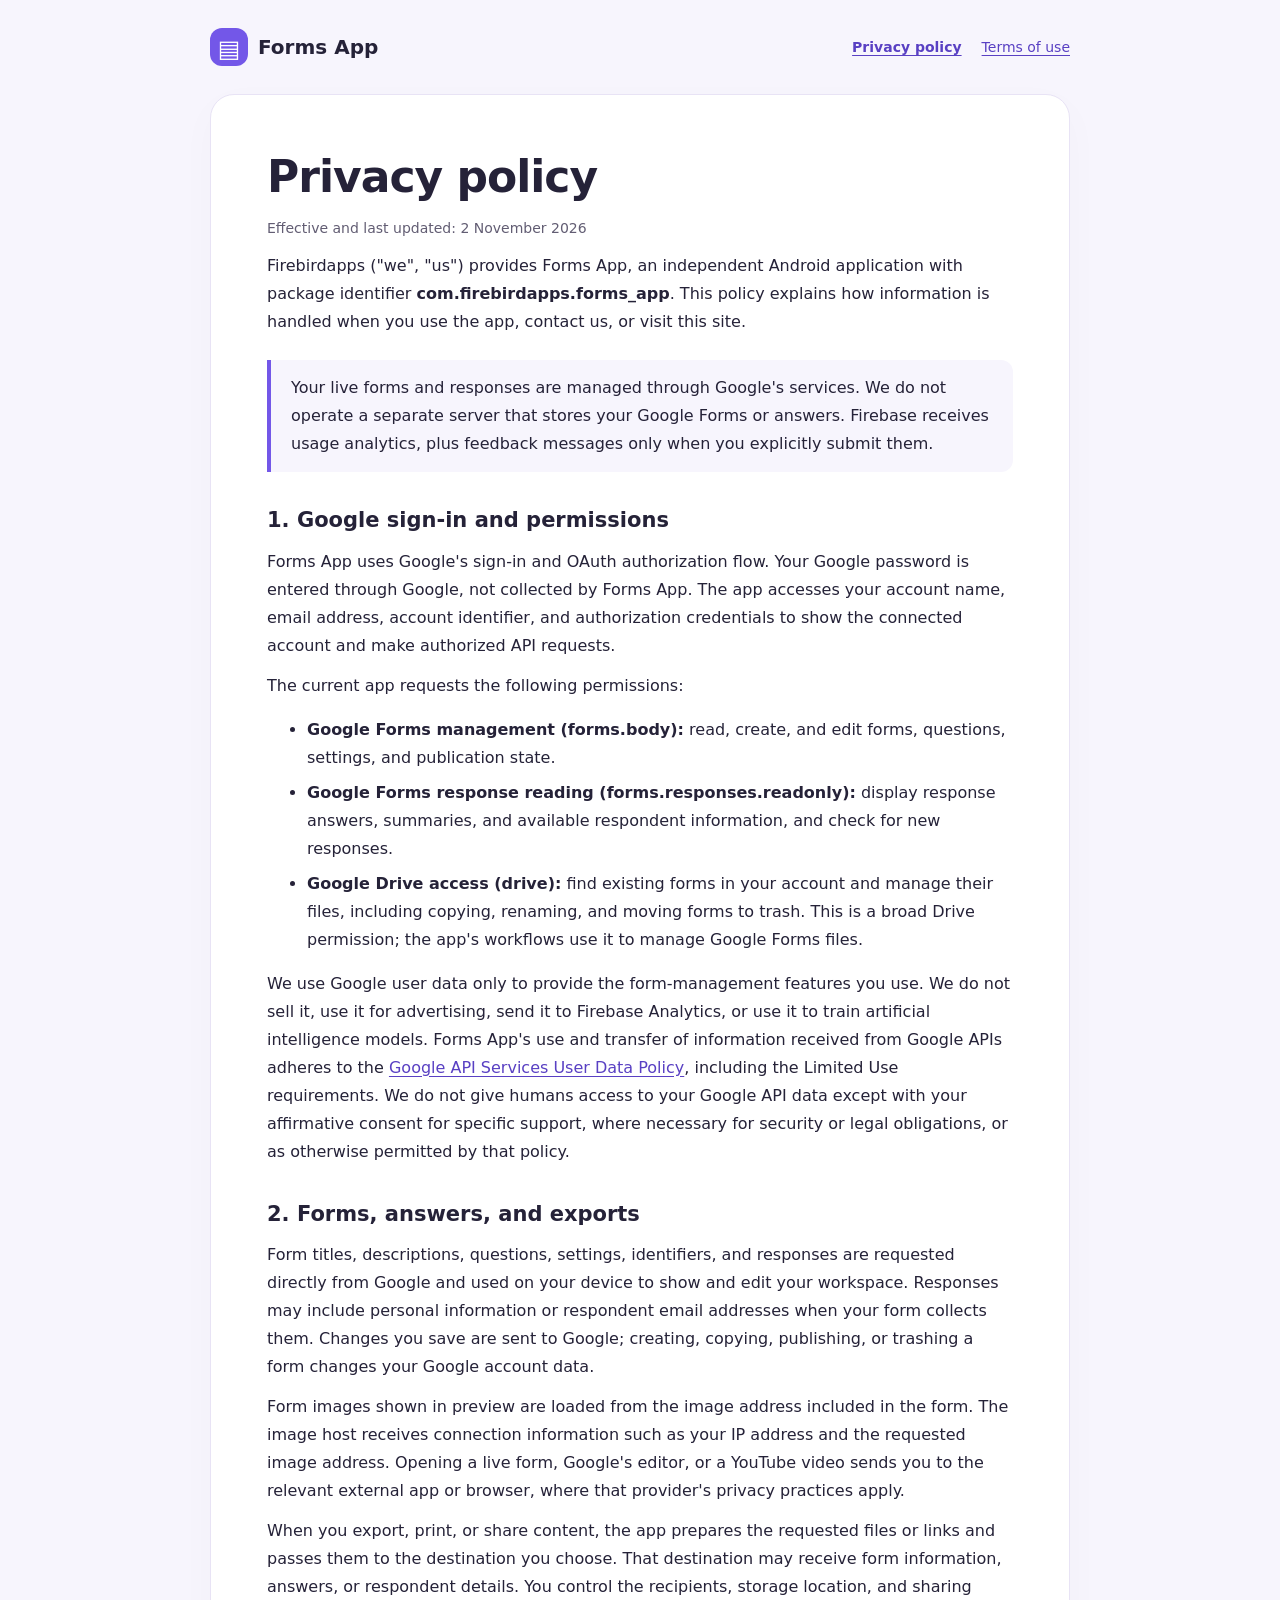
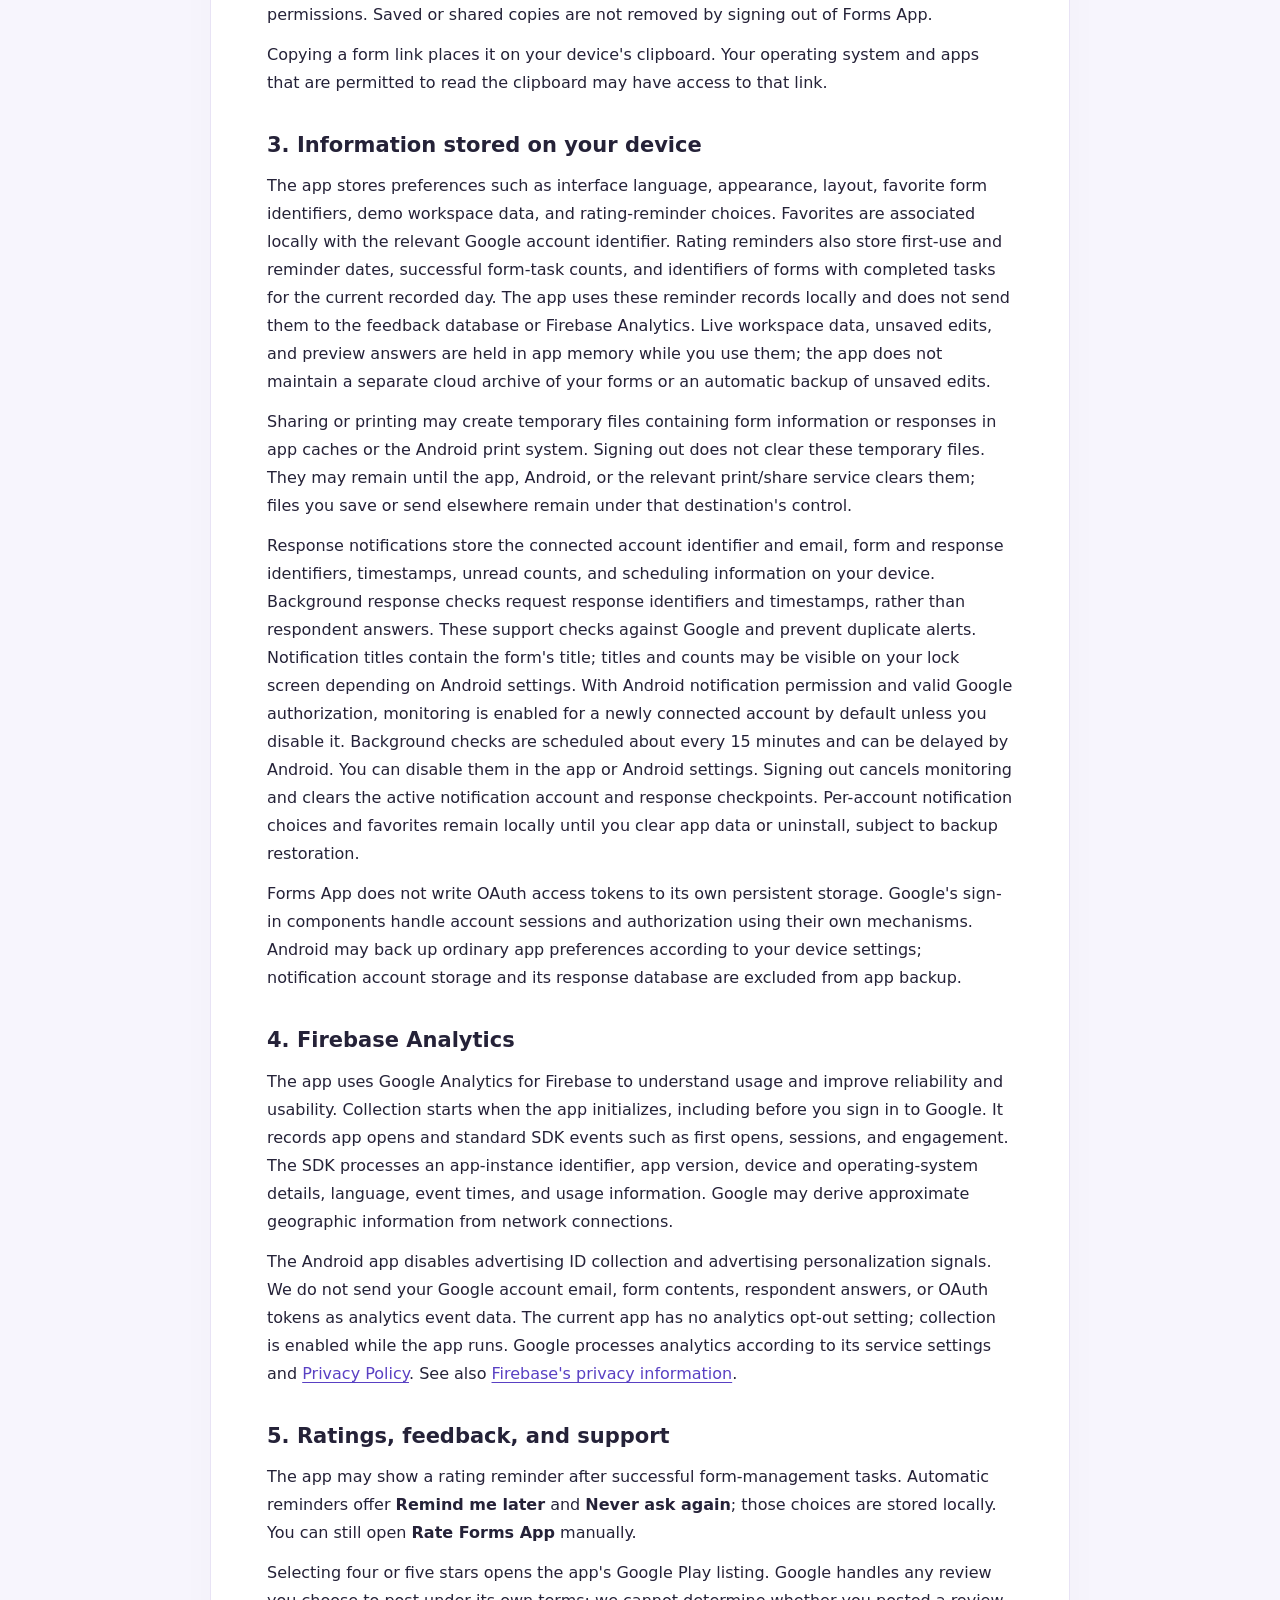
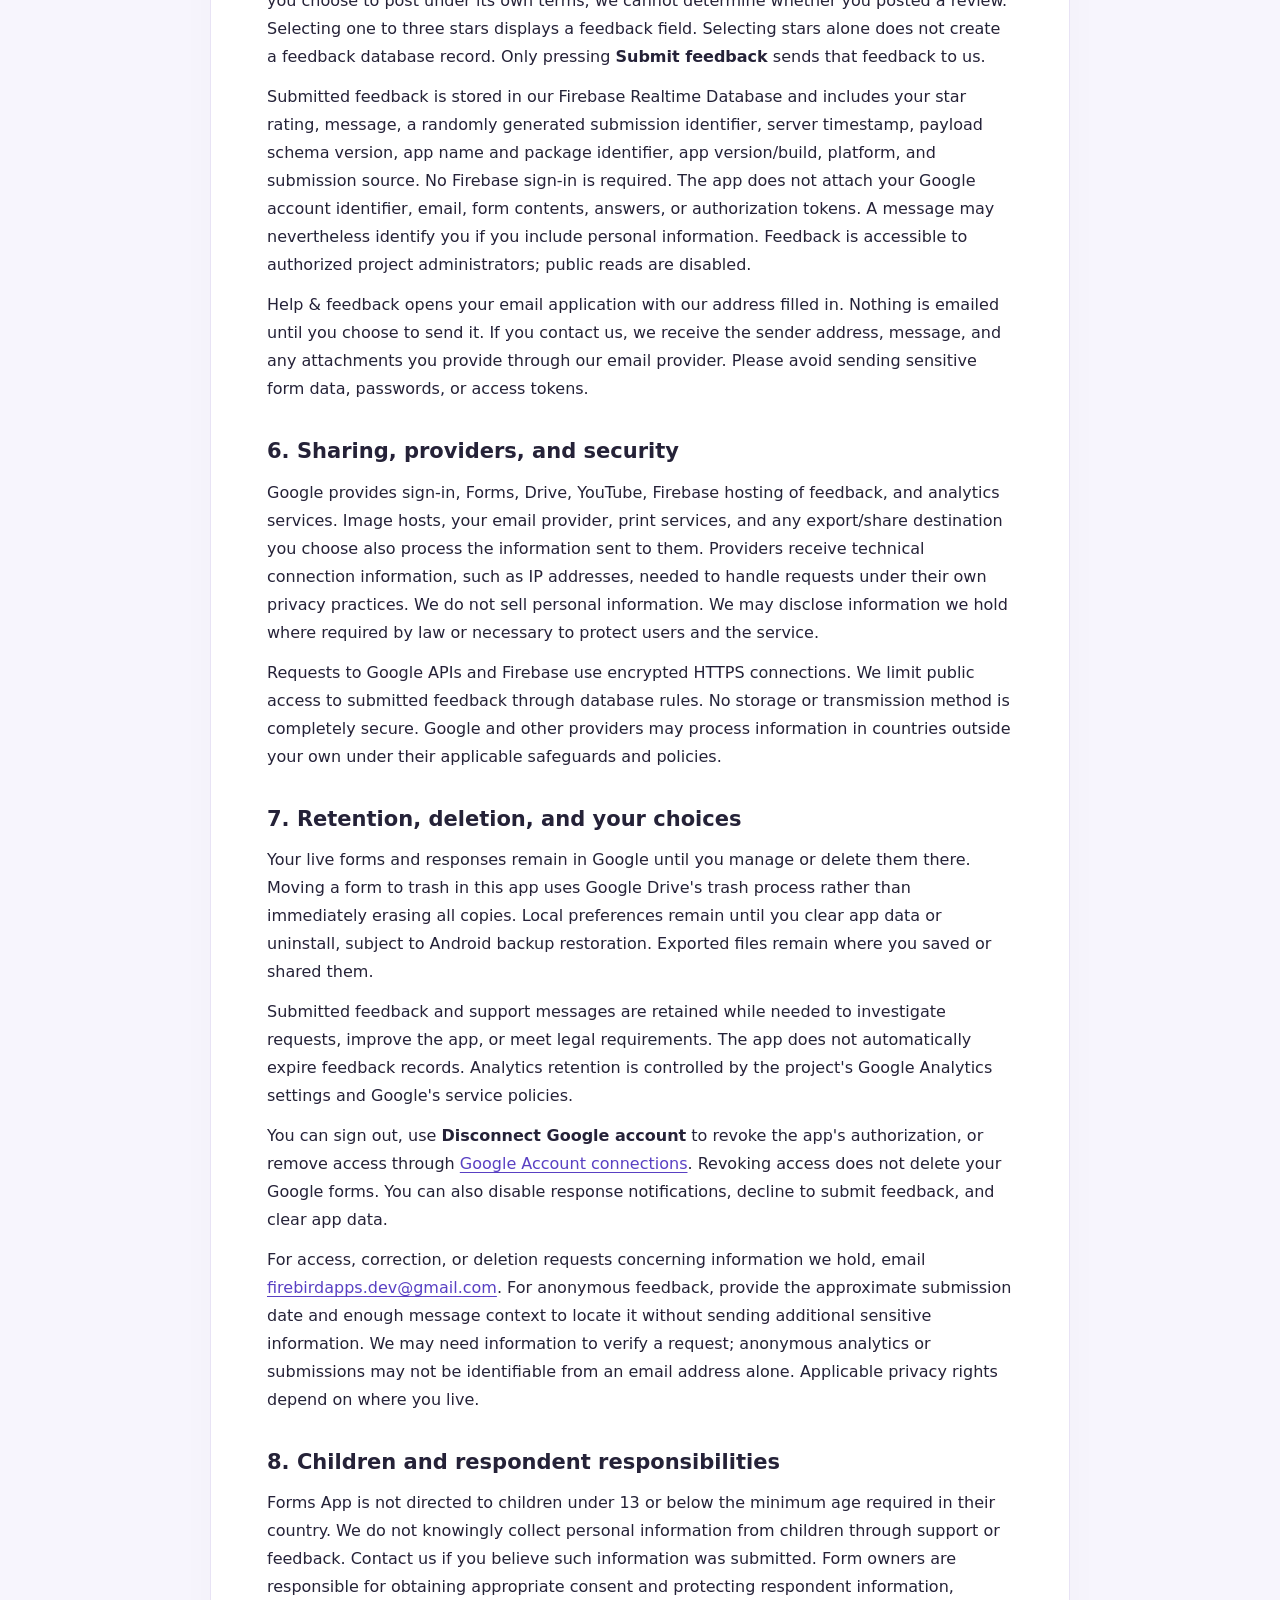
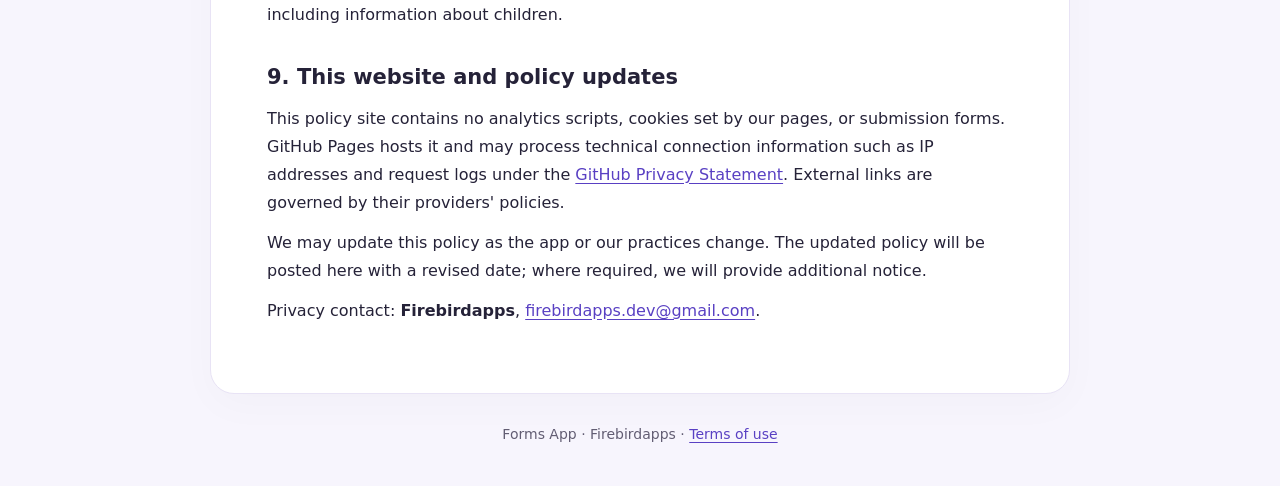
==== privacy-policy.html @ a2d661ec "Add files via upload" ====
<!doctype html>
<html lang="en">
<head>
  <meta charset="utf-8">
  <meta name="viewport" content="width=device-width, initial-scale=1">
  <meta name="description" content="How Forms App handles Google account and Forms data, local storage, Firebase Analytics, and voluntary feedback.">
  <title>Privacy policy · Forms App</title>
  <link rel="stylesheet" href="styles.css">
</head>
<body>
  <a class="skip" href="#main">Skip to content</a>
  <header>
    <a class="brand" href="index.html"><span class="mark" aria-hidden="true">▤</span>Forms App</a>
    <nav aria-label="Main navigation"><a href="privacy-policy.html" aria-current="page">Privacy policy</a><a href="terms-of-use.html">Terms of use</a></nav>
  </header>
  <main id="main">
    <h1>Privacy policy</h1>
    <p class="meta">Effective and last updated: 2 November 2026</p>
    <p>Firebirdapps ("we", "us") provides Forms App, an independent Android application with package identifier <strong>com.firebirdapps.forms_app</strong>. This policy explains how information is handled when you use the app, contact us, or visit this site.</p>
    <div class="summary">Your live forms and responses are managed through Google's services. We do not operate a separate server that stores your Google Forms or answers. Firebase receives usage analytics, plus feedback messages only when you explicitly submit them.</div>

    <h2>1. Google sign-in and permissions</h2>
    <p>Forms App uses Google's sign-in and OAuth authorization flow. Your Google password is entered through Google, not collected by Forms App. The app accesses your account name, email address, account identifier, and authorization credentials to show the connected account and make authorized API requests.</p>
    <p>The current app requests the following permissions:</p>
    <ul>
      <li><strong>Google Forms management (forms.body):</strong> read, create, and edit forms, questions, settings, and publication state.</li>
      <li><strong>Google Forms response reading (forms.responses.readonly):</strong> display response answers, summaries, and available respondent information, and check for new responses.</li>
      <li><strong>Google Drive access (drive):</strong> find existing forms in your account and manage their files, including copying, renaming, and moving forms to trash. This is a broad Drive permission; the app's workflows use it to manage Google Forms files.</li>
    </ul>
    <p>We use Google user data only to provide the form-management features you use. We do not sell it, use it for advertising, send it to Firebase Analytics, or use it to train artificial intelligence models. Forms App's use and transfer of information received from Google APIs adheres to the <a href="https://developers.google.com/terms/api-services-user-data-policy">Google API Services User Data Policy</a>, including the Limited Use requirements. We do not give humans access to your Google API data except with your affirmative consent for specific support, where necessary for security or legal obligations, or as otherwise permitted by that policy.</p>

    <h2>2. Forms, answers, and exports</h2>
    <p>Form titles, descriptions, questions, settings, identifiers, and responses are requested directly from Google and used on your device to show and edit your workspace. Responses may include personal information or respondent email addresses when your form collects them. Changes you save are sent to Google; creating, copying, publishing, or trashing a form changes your Google account data.</p>
    <p>Form images shown in preview are loaded from the image address included in the form. The image host receives connection information such as your IP address and the requested image address. Opening a live form, Google's editor, or a YouTube video sends you to the relevant external app or browser, where that provider's privacy practices apply.</p>
    <p>When you export, print, or share content, the app prepares the requested files or links and passes them to the destination you choose. That destination may receive form information, answers, or respondent details. You control the recipients, storage location, and sharing permissions. Saved or shared copies are not removed by signing out of Forms App.</p>
    <p>Copying a form link places it on your device's clipboard. Your operating system and apps that are permitted to read the clipboard may have access to that link.</p>

    <h2>3. Information stored on your device</h2>
    <p>The app stores preferences such as interface language, appearance, layout, favorite form identifiers, demo workspace data, and rating-reminder choices. Favorites are associated locally with the relevant Google account identifier. Rating reminders also store first-use and reminder dates, successful form-task counts, and identifiers of forms with completed tasks for the current recorded day. The app uses these reminder records locally and does not send them to the feedback database or Firebase Analytics. Live workspace data, unsaved edits, and preview answers are held in app memory while you use them; the app does not maintain a separate cloud archive of your forms or an automatic backup of unsaved edits.</p>
    <p>Sharing or printing may create temporary files containing form information or responses in app caches or the Android print system. Signing out does not clear these temporary files. They may remain until the app, Android, or the relevant print/share service clears them; files you save or send elsewhere remain under that destination's control.</p>
    <p>Response notifications store the connected account identifier and email, form and response identifiers, timestamps, unread counts, and scheduling information on your device. Background response checks request response identifiers and timestamps, rather than respondent answers. These support checks against Google and prevent duplicate alerts. Notification titles contain the form's title; titles and counts may be visible on your lock screen depending on Android settings. With Android notification permission and valid Google authorization, monitoring is enabled for a newly connected account by default unless you disable it. Background checks are scheduled about every 15 minutes and can be delayed by Android. You can disable them in the app or Android settings. Signing out cancels monitoring and clears the active notification account and response checkpoints. Per-account notification choices and favorites remain locally until you clear app data or uninstall, subject to backup restoration.</p>
    <p>Forms App does not write OAuth access tokens to its own persistent storage. Google's sign-in components handle account sessions and authorization using their own mechanisms. Android may back up ordinary app preferences according to your device settings; notification account storage and its response database are excluded from app backup.</p>

    <h2>4. Firebase Analytics</h2>
    <p>The app uses Google Analytics for Firebase to understand usage and improve reliability and usability. Collection starts when the app initializes, including before you sign in to Google. It records app opens and standard SDK events such as first opens, sessions, and engagement. The SDK processes an app-instance identifier, app version, device and operating-system details, language, event times, and usage information. Google may derive approximate geographic information from network connections.</p>
    <p>The Android app disables advertising ID collection and advertising personalization signals. We do not send your Google account email, form contents, respondent answers, or OAuth tokens as analytics event data. The current app has no analytics opt-out setting; collection is enabled while the app runs. Google processes analytics according to its service settings and <a href="https://policies.google.com/privacy">Privacy Policy</a>. See also <a href="https://firebase.google.com/support/privacy">Firebase's privacy information</a>.</p>

    <h2>5. Ratings, feedback, and support</h2>
    <p>The app may show a rating reminder after successful form-management tasks. Automatic reminders offer <strong>Remind me later</strong> and <strong>Never ask again</strong>; those choices are stored locally. You can still open <strong>Rate Forms App</strong> manually.</p>
    <p>Selecting four or five stars opens the app's Google Play listing. Google handles any review you choose to post under its own terms; we cannot determine whether you posted a review. Selecting one to three stars displays a feedback field. Selecting stars alone does not create a feedback database record. Only pressing <strong>Submit feedback</strong> sends that feedback to us.</p>
    <p>Submitted feedback is stored in our Firebase Realtime Database and includes your star rating, message, a randomly generated submission identifier, server timestamp, payload schema version, app name and package identifier, app version/build, platform, and submission source. No Firebase sign-in is required. The app does not attach your Google account identifier, email, form contents, answers, or authorization tokens. A message may nevertheless identify you if you include personal information. Feedback is accessible to authorized project administrators; public reads are disabled.</p>
    <p>Help &amp; feedback opens your email application with our address filled in. Nothing is emailed until you choose to send it. If you contact us, we receive the sender address, message, and any attachments you provide through our email provider. Please avoid sending sensitive form data, passwords, or access tokens.</p>

    <h2>6. Sharing, providers, and security</h2>
    <p>Google provides sign-in, Forms, Drive, YouTube, Firebase hosting of feedback, and analytics services. Image hosts, your email provider, print services, and any export/share destination you choose also process the information sent to them. Providers receive technical connection information, such as IP addresses, needed to handle requests under their own privacy practices. We do not sell personal information. We may disclose information we hold where required by law or necessary to protect users and the service.</p>
    <p>Requests to Google APIs and Firebase use encrypted HTTPS connections. We limit public access to submitted feedback through database rules. No storage or transmission method is completely secure. Google and other providers may process information in countries outside your own under their applicable safeguards and policies.</p>

    <h2>7. Retention, deletion, and your choices</h2>
    <p>Your live forms and responses remain in Google until you manage or delete them there. Moving a form to trash in this app uses Google Drive's trash process rather than immediately erasing all copies. Local preferences remain until you clear app data or uninstall, subject to Android backup restoration. Exported files remain where you saved or shared them.</p>
    <p>Submitted feedback and support messages are retained while needed to investigate requests, improve the app, or meet legal requirements. The app does not automatically expire feedback records. Analytics retention is controlled by the project's Google Analytics settings and Google's service policies.</p>
    <p>You can sign out, use <strong>Disconnect Google account</strong> to revoke the app's authorization, or remove access through <a href="https://myaccount.google.com/connections">Google Account connections</a>. Revoking access does not delete your Google forms. You can also disable response notifications, decline to submit feedback, and clear app data.</p>
    <p>For access, correction, or deletion requests concerning information we hold, email <a href="mailto:firebirdapps.dev@gmail.com?subject=Forms%20App%20privacy%20request">firebirdapps.dev@gmail.com</a>. For anonymous feedback, provide the approximate submission date and enough message context to locate it without sending additional sensitive information. We may need information to verify a request; anonymous analytics or submissions may not be identifiable from an email address alone. Applicable privacy rights depend on where you live.</p>

    <h2>8. Children and respondent responsibilities</h2>
    <p>Forms App is not directed to children under 13 or below the minimum age required in their country. We do not knowingly collect personal information from children through support or feedback. Contact us if you believe such information was submitted. Form owners are responsible for obtaining appropriate consent and protecting respondent information, including information about children.</p>

    <h2>9. This website and policy updates</h2>
    <p>This policy site contains no analytics scripts, cookies set by our pages, or submission forms. GitHub Pages hosts it and may process technical connection information such as IP addresses and request logs under the <a href="https://docs.github.com/en/site-policy/privacy-policies/github-general-privacy-statement">GitHub Privacy Statement</a>. External links are governed by their providers' policies.</p>
    <p>We may update this policy as the app or our practices change. The updated policy will be posted here with a revised date; where required, we will provide additional notice.</p>
    <p>Privacy contact: <strong>Firebirdapps</strong>, <a href="mailto:firebirdapps.dev@gmail.com">firebirdapps.dev@gmail.com</a>.</p>
  </main>
  <footer>Forms App · Firebirdapps · <a href="terms-of-use.html">Terms of use</a></footer>
</body>
</html>
---- styles.css ----
:root { color-scheme: light; --ink: #252238; --muted: #625d73; --purple: #7357e8; --paper: #ffffff; --bg: #f7f5fd; }
* { box-sizing: border-box; }
body { margin: 0; background: var(--bg); color: var(--ink); font-family: system-ui, -apple-system, BlinkMacSystemFont, "Segoe UI", sans-serif; line-height: 1.75; }
a { color: #5940c3; text-underline-offset: 3px; overflow-wrap: anywhere; }
a:hover { color: #352181; }
a:focus-visible { outline: 3px solid var(--purple); outline-offset: 5px; border-radius: 2px; }
.skip { position: absolute; top: -100px; left: 16px; padding: 8px 16px; background: white; }
.skip:focus { top: 8px; }
header, main, footer { width: min(100% - 40px, 860px); margin-inline: auto; }
header { padding-block: 28px; display: flex; align-items: center; justify-content: space-between; flex-wrap: wrap; gap: 16px; }
.brand { display: inline-flex; align-items: center; gap: 10px; color: var(--ink); font-size: 20px; font-weight: 800; text-decoration: none; }
.mark { display: grid; place-items: center; width: 38px; height: 38px; background: var(--purple); color: white; border-radius: 12px; font-size: 24px; }
nav { display: flex; gap: 20px; flex-wrap: wrap; font-size: 14px; }
nav a[aria-current="page"] { font-weight: 700; }
main { background: var(--paper); padding: clamp(24px, 5vw, 56px); border: 1px solid #e8e3f5; border-radius: 24px; box-shadow: 0 12px 40px #29203e06; }
h1 { font-size: clamp(30px, 6vw, 44px); letter-spacing: -1px; line-height: 1.2; margin: 0 0 12px; }
h2 { font-size: 21px; line-height: 1.4; margin: 34px 0 10px; scroll-margin-top: 24px; }
p { margin: 12px 0; }
li { margin-block: 7px; }
.meta, footer { color: var(--muted); font-size: 14px; }
.summary { background: var(--bg); border-left: 4px solid var(--purple); padding: 14px 20px; margin-block: 24px; border-radius: 0 12px 12px 0; }
.cards { display: grid; grid-template-columns: repeat(auto-fit, minmax(min(100%, 240px), 1fr)); gap: 16px; margin-block: 28px; }
.card { display: block; padding: 24px; border: 1px solid #e8e3f5; border-radius: 16px; text-decoration: none; color: var(--ink); }
.card:hover { background: var(--bg); }
.card strong { font-size: 19px; color: #5940c3; }
.card span { display: block; margin-top: 8px; color: var(--muted); }
footer { padding-block: 28px 40px; text-align: center; }
@media (max-width: 420px) { header, main, footer { width: calc(100% - 24px); } nav { gap: 14px; } }
@media print { body, main { background: white; } header, footer, .skip { display: none; } main { width: 100%; border: 0; box-shadow: none; padding: 0; } }
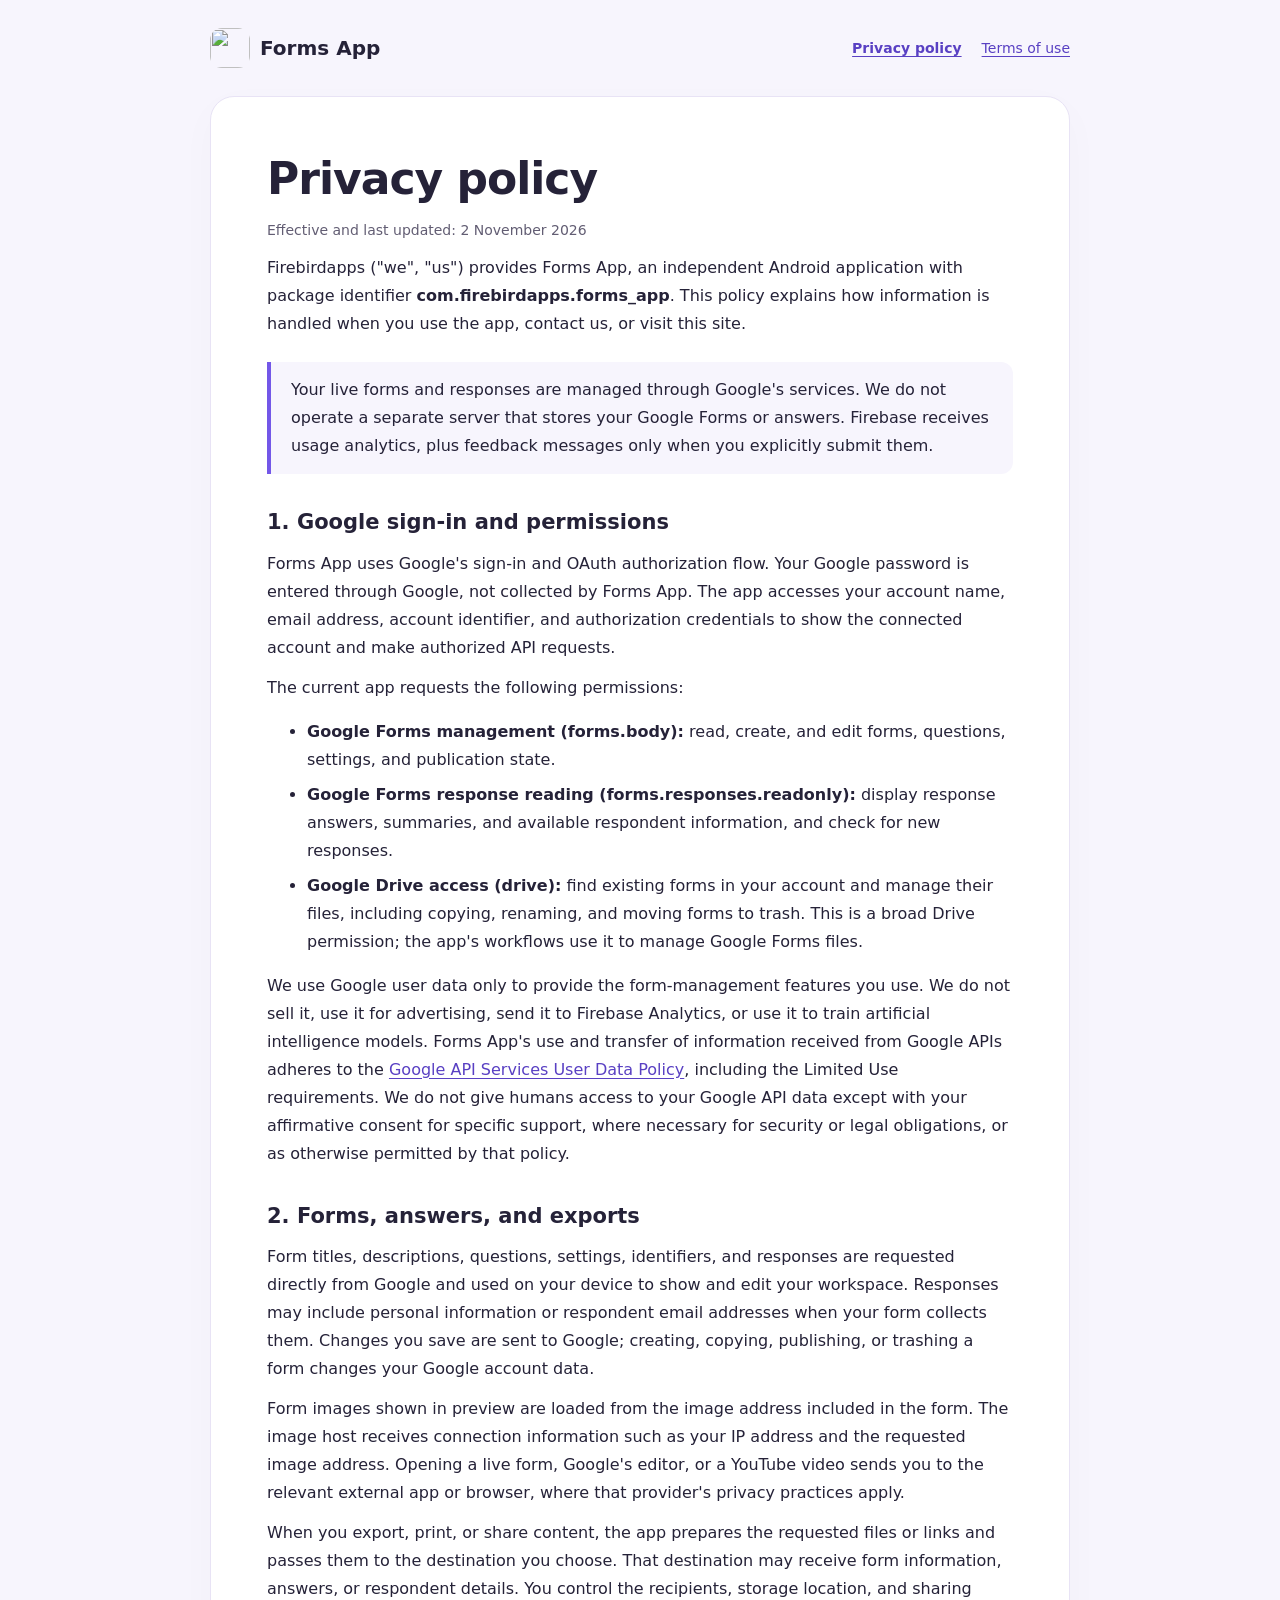
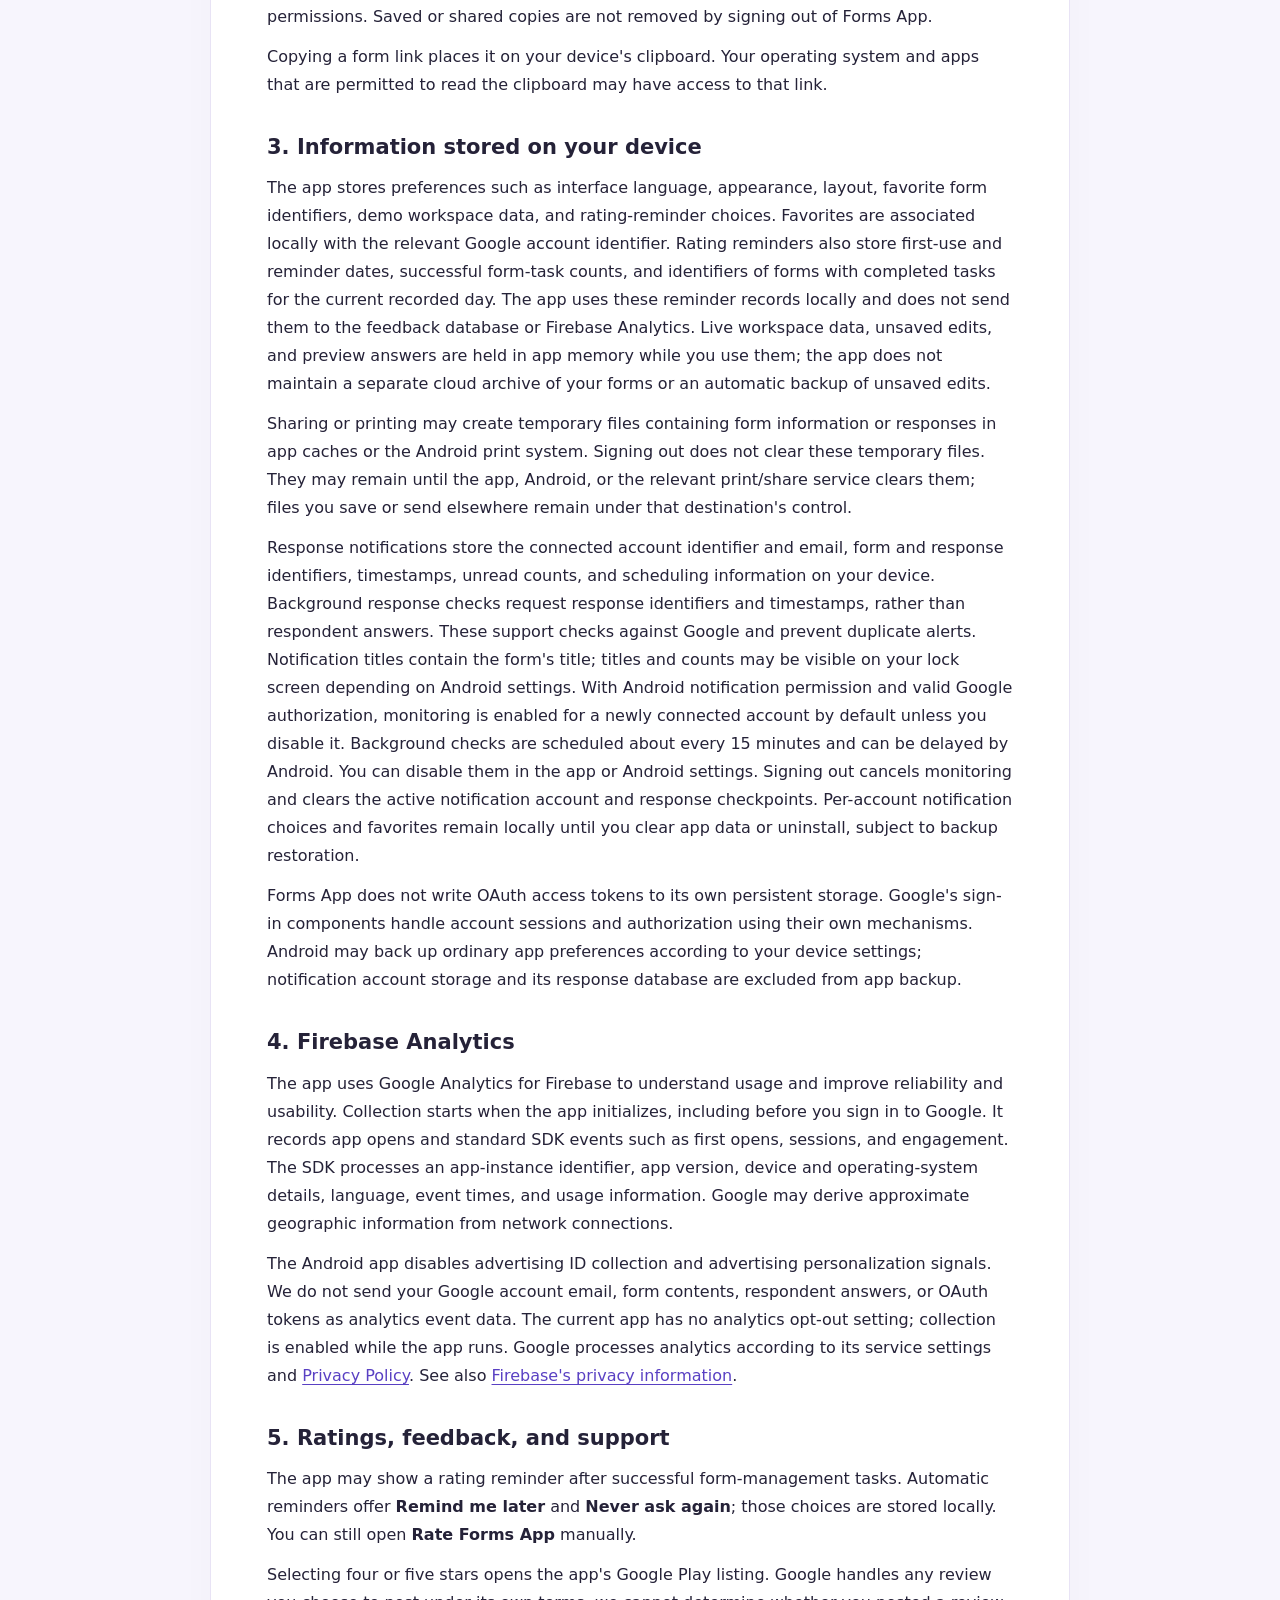
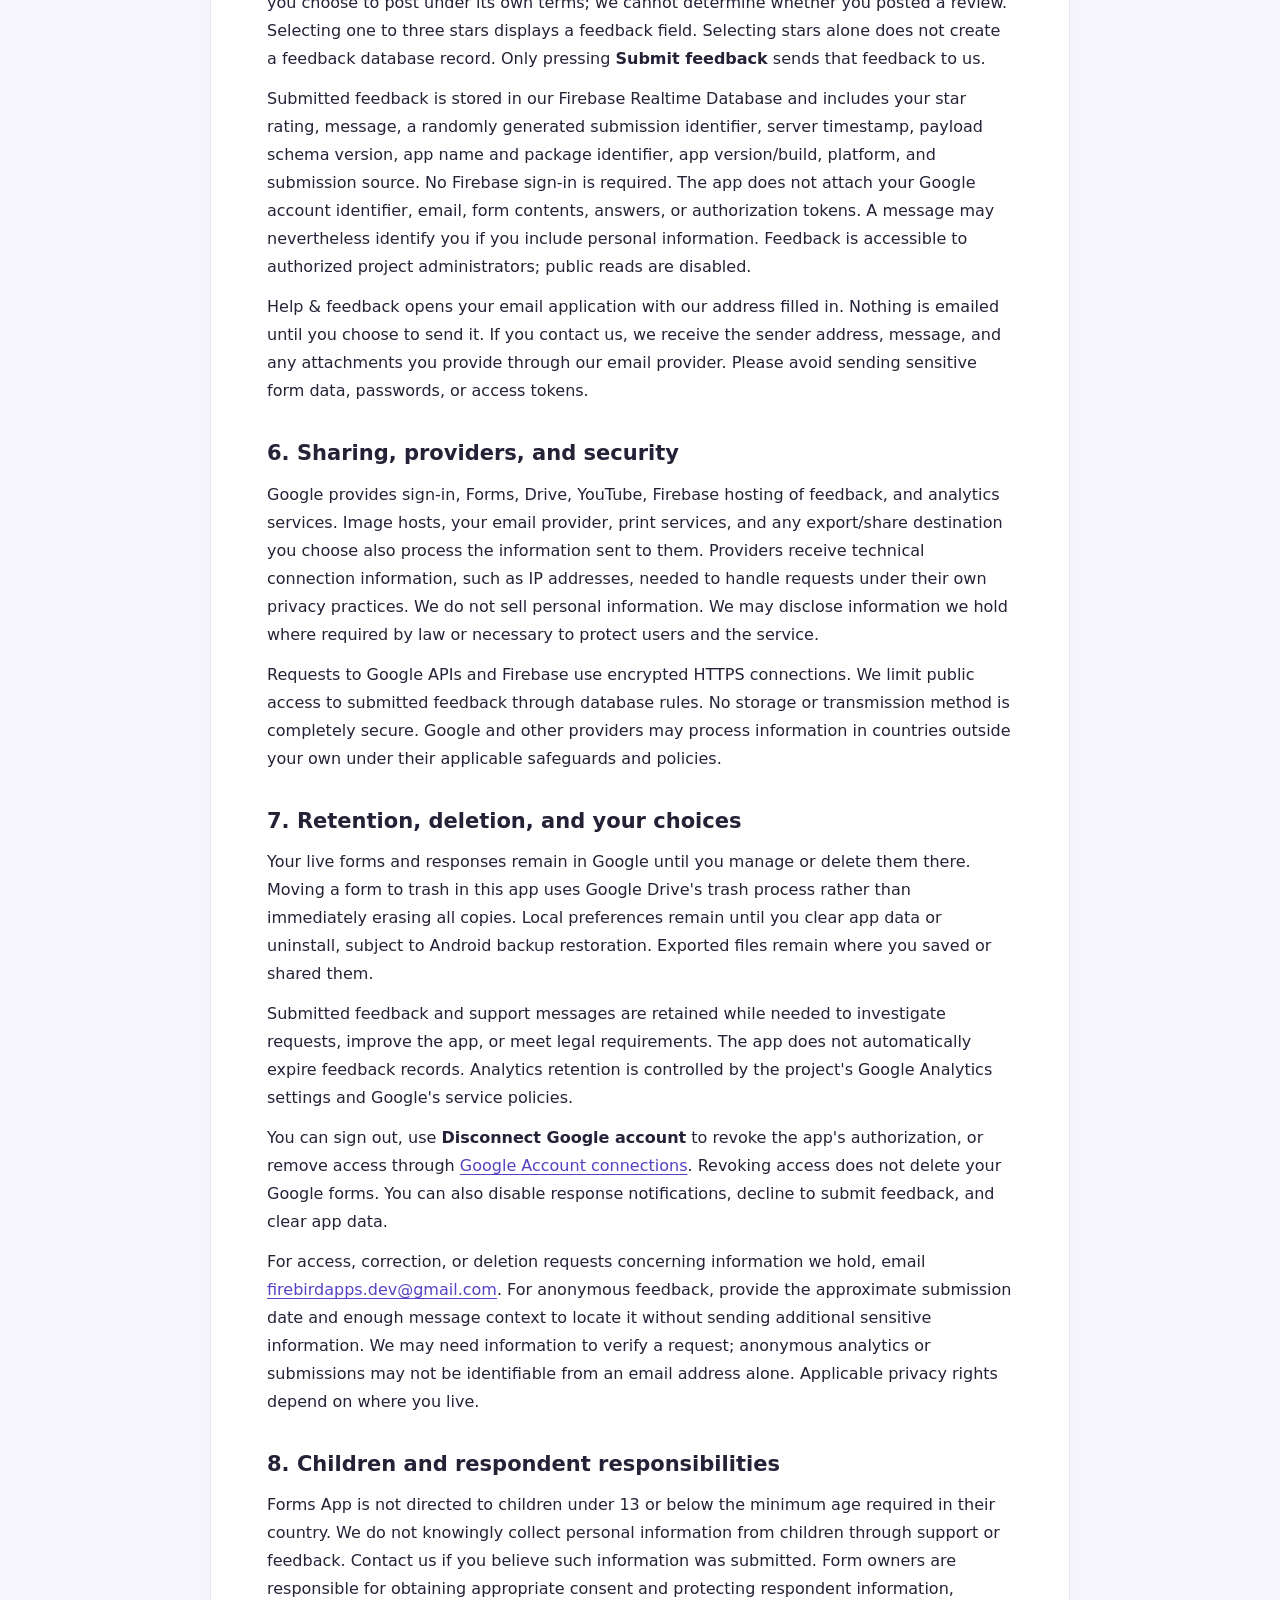
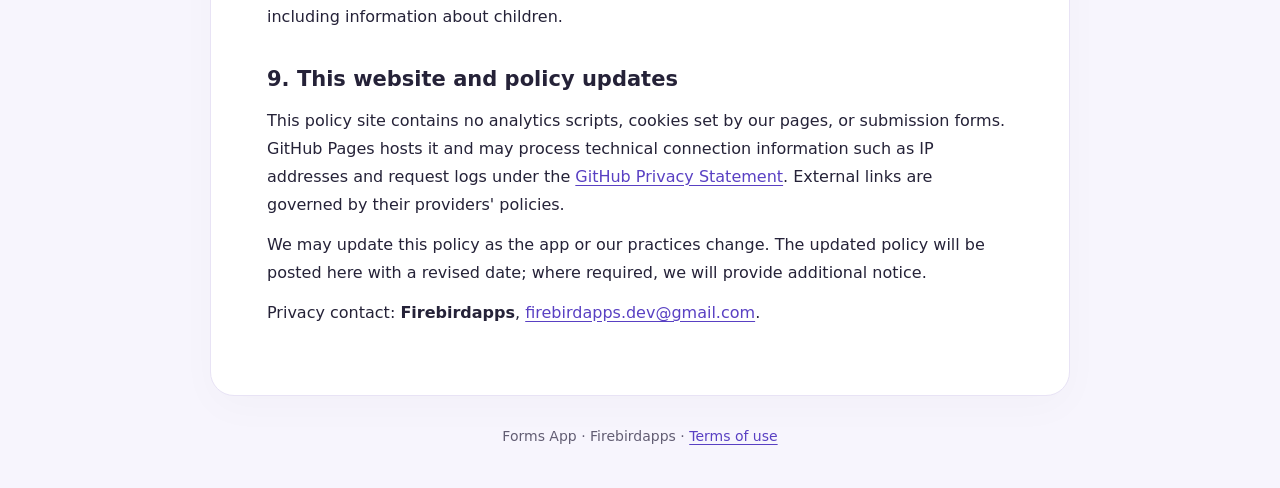
==== commit 0619d588: "Add files via upload" ====
--- a/privacy-policy.html
+++ b/privacy-policy.html
@@ -6,11 +6,13 @@
   <meta name="description" content="How Forms App handles Google account and Forms data, local storage, Firebase Analytics, and voluntary feedback.">
   <title>Privacy policy · Forms App</title>
   <link rel="stylesheet" href="styles.css">
+  <link rel="icon" type="image/png" sizes="32x32" href="assets/favicon.png">
+  <link rel="apple-touch-icon" sizes="180x180" href="assets/apple-touch-icon.png">
 </head>
 <body>
   <a class="skip" href="#main">Skip to content</a>
   <header>
-    <a class="brand" href="index.html"><span class="mark" aria-hidden="true">▤</span>Forms App</a>
+    <a class="brand" href="index.html"><img class="brand-icon" src="assets/app-icon.png" width="40" height="40" alt="">Forms App</a>
     <nav aria-label="Main navigation"><a href="privacy-policy.html" aria-current="page">Privacy policy</a><a href="terms-of-use.html">Terms of use</a></nav>
   </header>
   <main id="main">
--- a/styles.css
+++ b/styles.css
@@ -9,7 +9,7 @@
 header, main, footer { width: min(100% - 40px, 860px); margin-inline: auto; }
 header { padding-block: 28px; display: flex; align-items: center; justify-content: space-between; flex-wrap: wrap; gap: 16px; }
 .brand { display: inline-flex; align-items: center; gap: 10px; color: var(--ink); font-size: 20px; font-weight: 800; text-decoration: none; }
-.mark { display: grid; place-items: center; width: 38px; height: 38px; background: var(--purple); color: white; border-radius: 12px; font-size: 24px; }
+.brand-icon { display: block; flex-shrink: 0; width: 40px; height: 40px; object-fit: contain; border-radius: 12px; }
 nav { display: flex; gap: 20px; flex-wrap: wrap; font-size: 14px; }
 nav a[aria-current="page"] { font-weight: 700; }
 main { background: var(--paper); padding: clamp(24px, 5vw, 56px); border: 1px solid #e8e3f5; border-radius: 24px; box-shadow: 0 12px 40px #29203e06; }
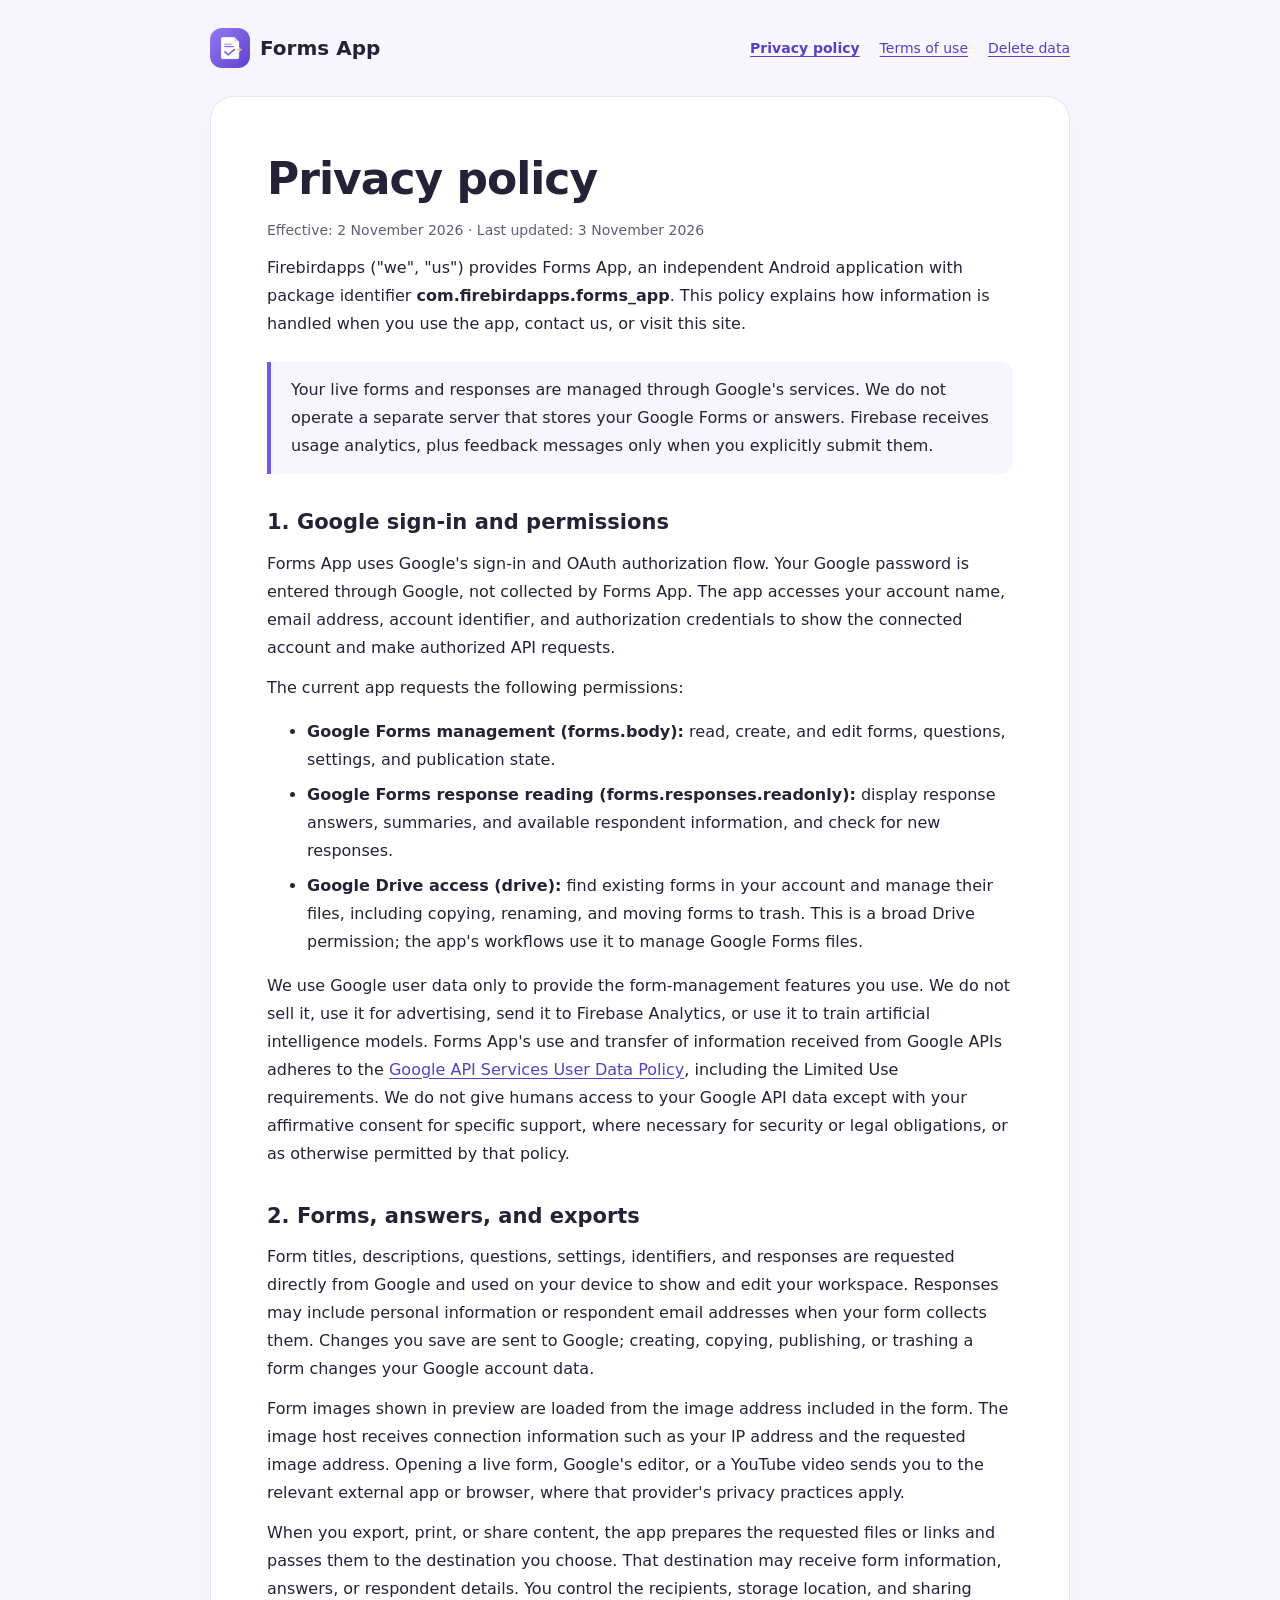
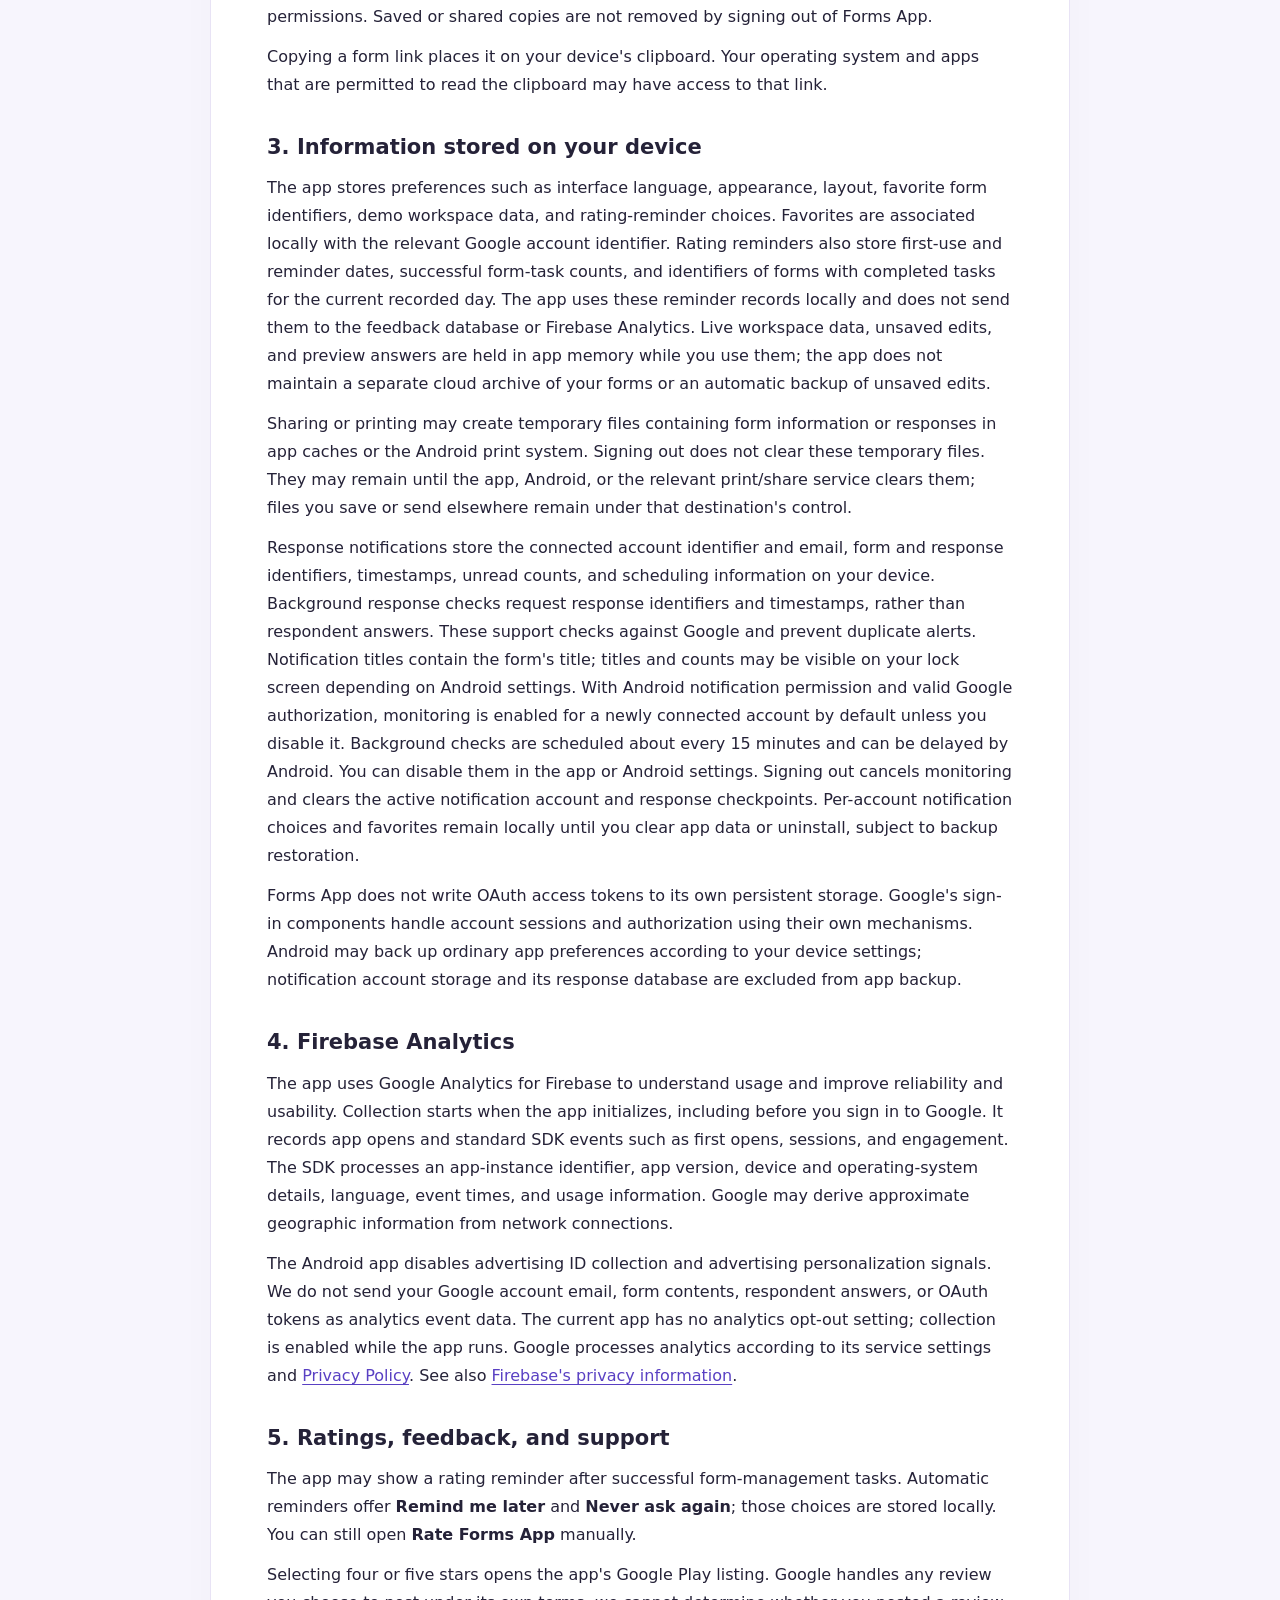
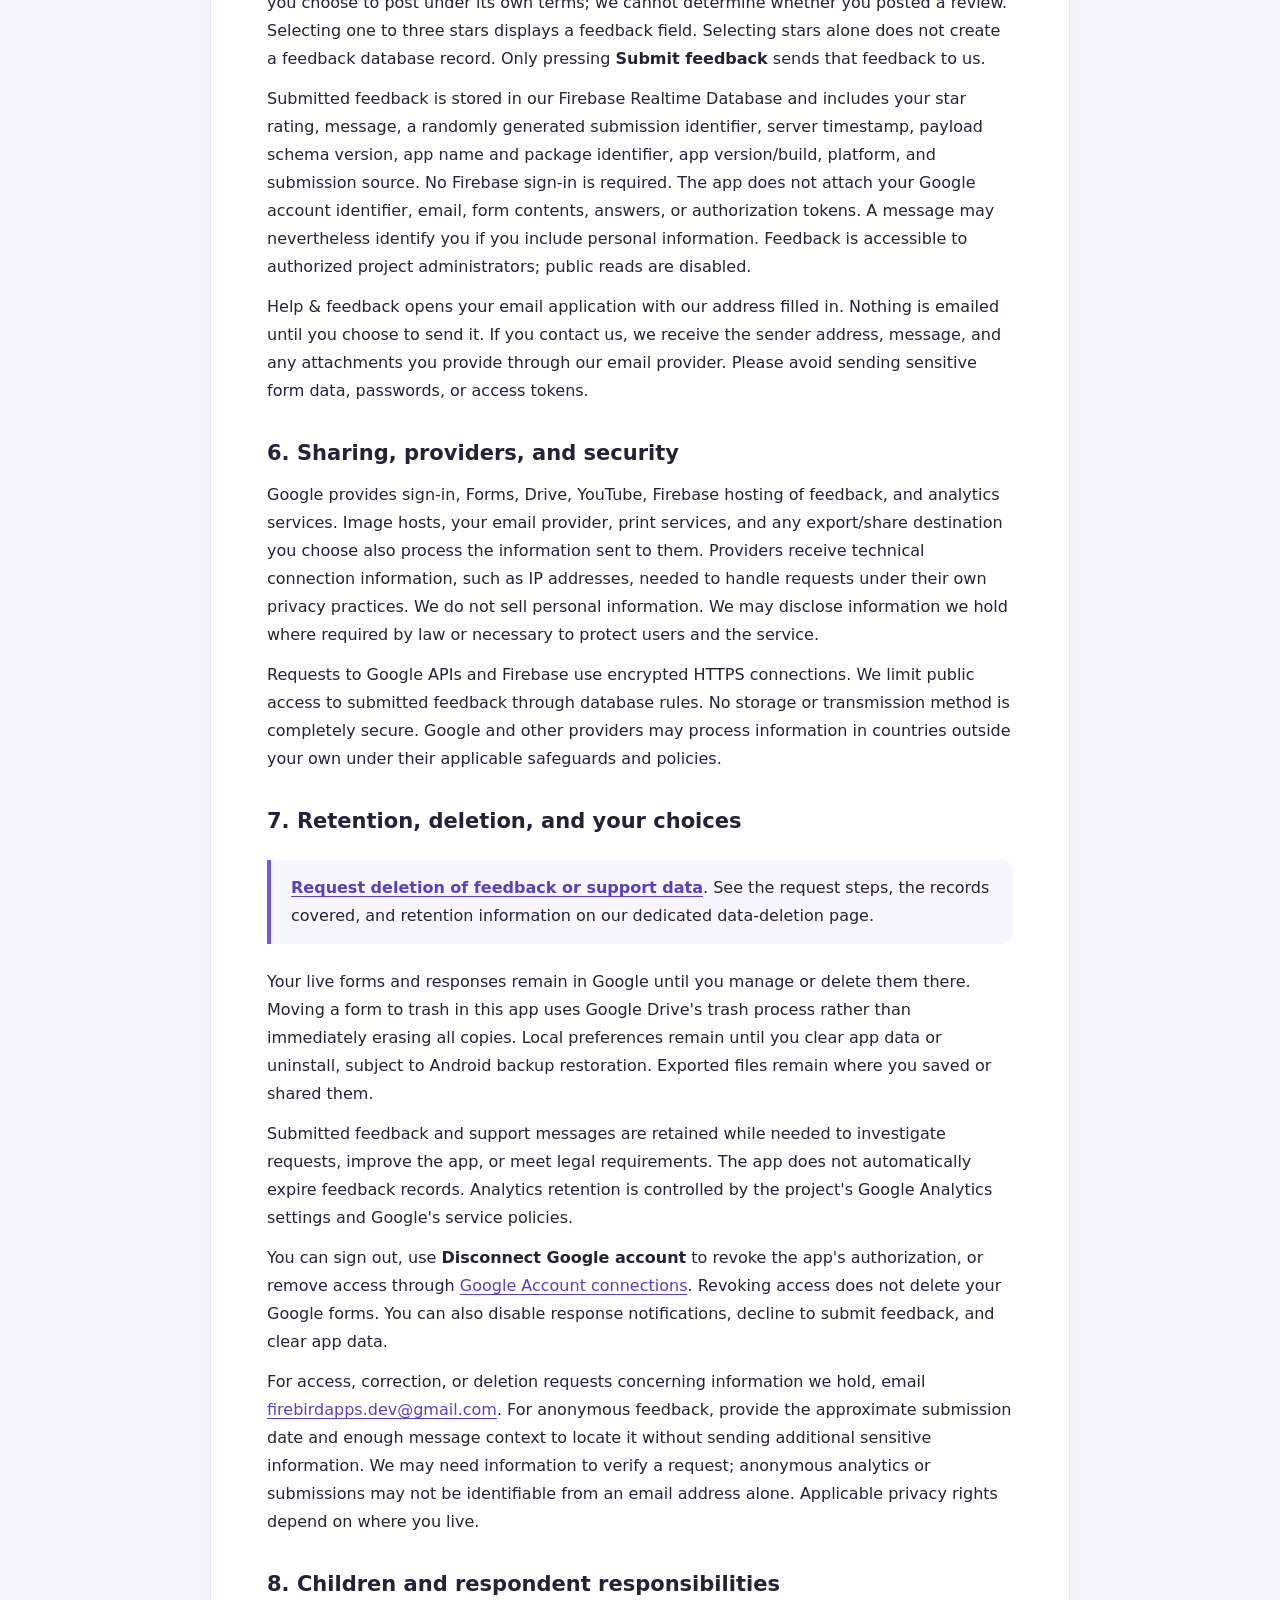
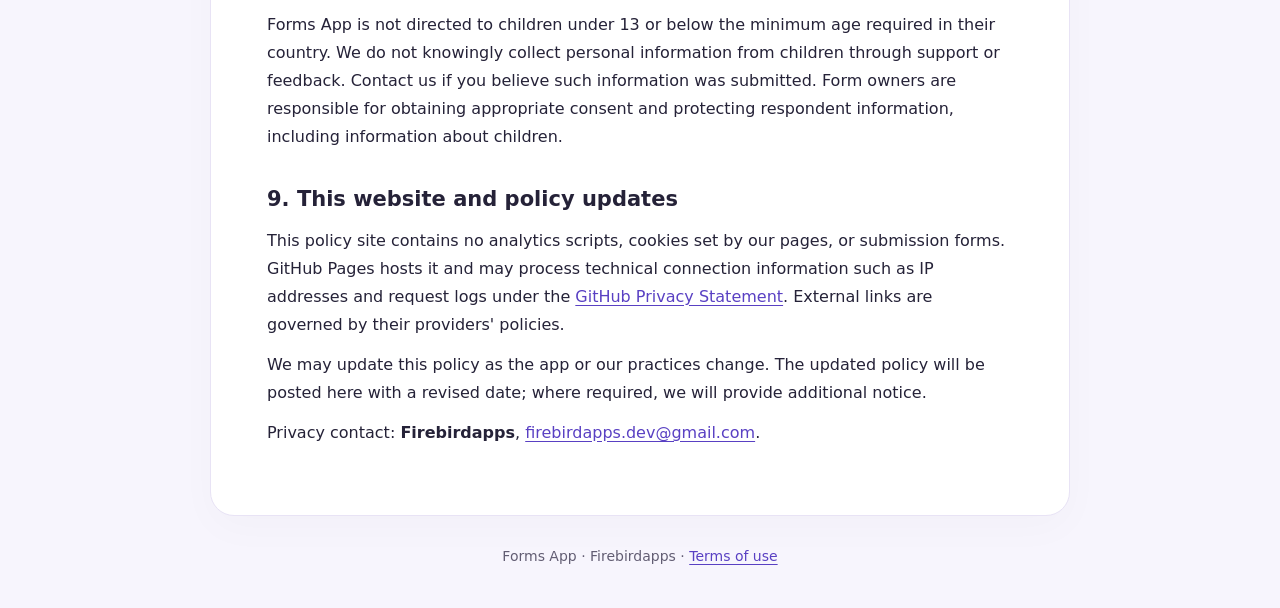
==== commit 9db6580e: "Add files via upload" ====
--- a/privacy-policy.html
+++ b/privacy-policy.html
@@ -13,11 +13,11 @@
   <a class="skip" href="#main">Skip to content</a>
   <header>
     <a class="brand" href="index.html"><img class="brand-icon" src="assets/app-icon.png" width="40" height="40" alt="">Forms App</a>
-    <nav aria-label="Main navigation"><a href="privacy-policy.html" aria-current="page">Privacy policy</a><a href="terms-of-use.html">Terms of use</a></nav>
+    <nav aria-label="Main navigation"><a href="privacy-policy.html" aria-current="page">Privacy policy</a><a href="terms-of-use.html">Terms of use</a><a href="data-deletion.html">Delete data</a></nav>
   </header>
   <main id="main">
     <h1>Privacy policy</h1>
-    <p class="meta">Effective and last updated: 2 November 2026</p>
+    <p class="meta">Effective: 2 November 2026 · Last updated: 3 November 2026</p>
     <p>Firebirdapps ("we", "us") provides Forms App, an independent Android application with package identifier <strong>com.firebirdapps.forms_app</strong>. This policy explains how information is handled when you use the app, contact us, or visit this site.</p>
     <div class="summary">Your live forms and responses are managed through Google's services. We do not operate a separate server that stores your Google Forms or answers. Firebase receives usage analytics, plus feedback messages only when you explicitly submit them.</div>
 
@@ -57,7 +57,8 @@
     <p>Google provides sign-in, Forms, Drive, YouTube, Firebase hosting of feedback, and analytics services. Image hosts, your email provider, print services, and any export/share destination you choose also process the information sent to them. Providers receive technical connection information, such as IP addresses, needed to handle requests under their own privacy practices. We do not sell personal information. We may disclose information we hold where required by law or necessary to protect users and the service.</p>
     <p>Requests to Google APIs and Firebase use encrypted HTTPS connections. We limit public access to submitted feedback through database rules. No storage or transmission method is completely secure. Google and other providers may process information in countries outside your own under their applicable safeguards and policies.</p>
 
-    <h2>7. Retention, deletion, and your choices</h2>
+    <h2 id="data-deletion">7. Retention, deletion, and your choices</h2>
+    <div class="summary"><a href="data-deletion.html"><strong>Request deletion of feedback or support data</strong></a>. See the request steps, the records covered, and retention information on our dedicated data-deletion page.</div>
     <p>Your live forms and responses remain in Google until you manage or delete them there. Moving a form to trash in this app uses Google Drive's trash process rather than immediately erasing all copies. Local preferences remain until you clear app data or uninstall, subject to Android backup restoration. Exported files remain where you saved or shared them.</p>
     <p>Submitted feedback and support messages are retained while needed to investigate requests, improve the app, or meet legal requirements. The app does not automatically expire feedback records. Analytics retention is controlled by the project's Google Analytics settings and Google's service policies.</p>
     <p>You can sign out, use <strong>Disconnect Google account</strong> to revoke the app's authorization, or remove access through <a href="https://myaccount.google.com/connections">Google Account connections</a>. Revoking access does not delete your Google forms. You can also disable response notifications, decline to submit feedback, and clear app data.</p>
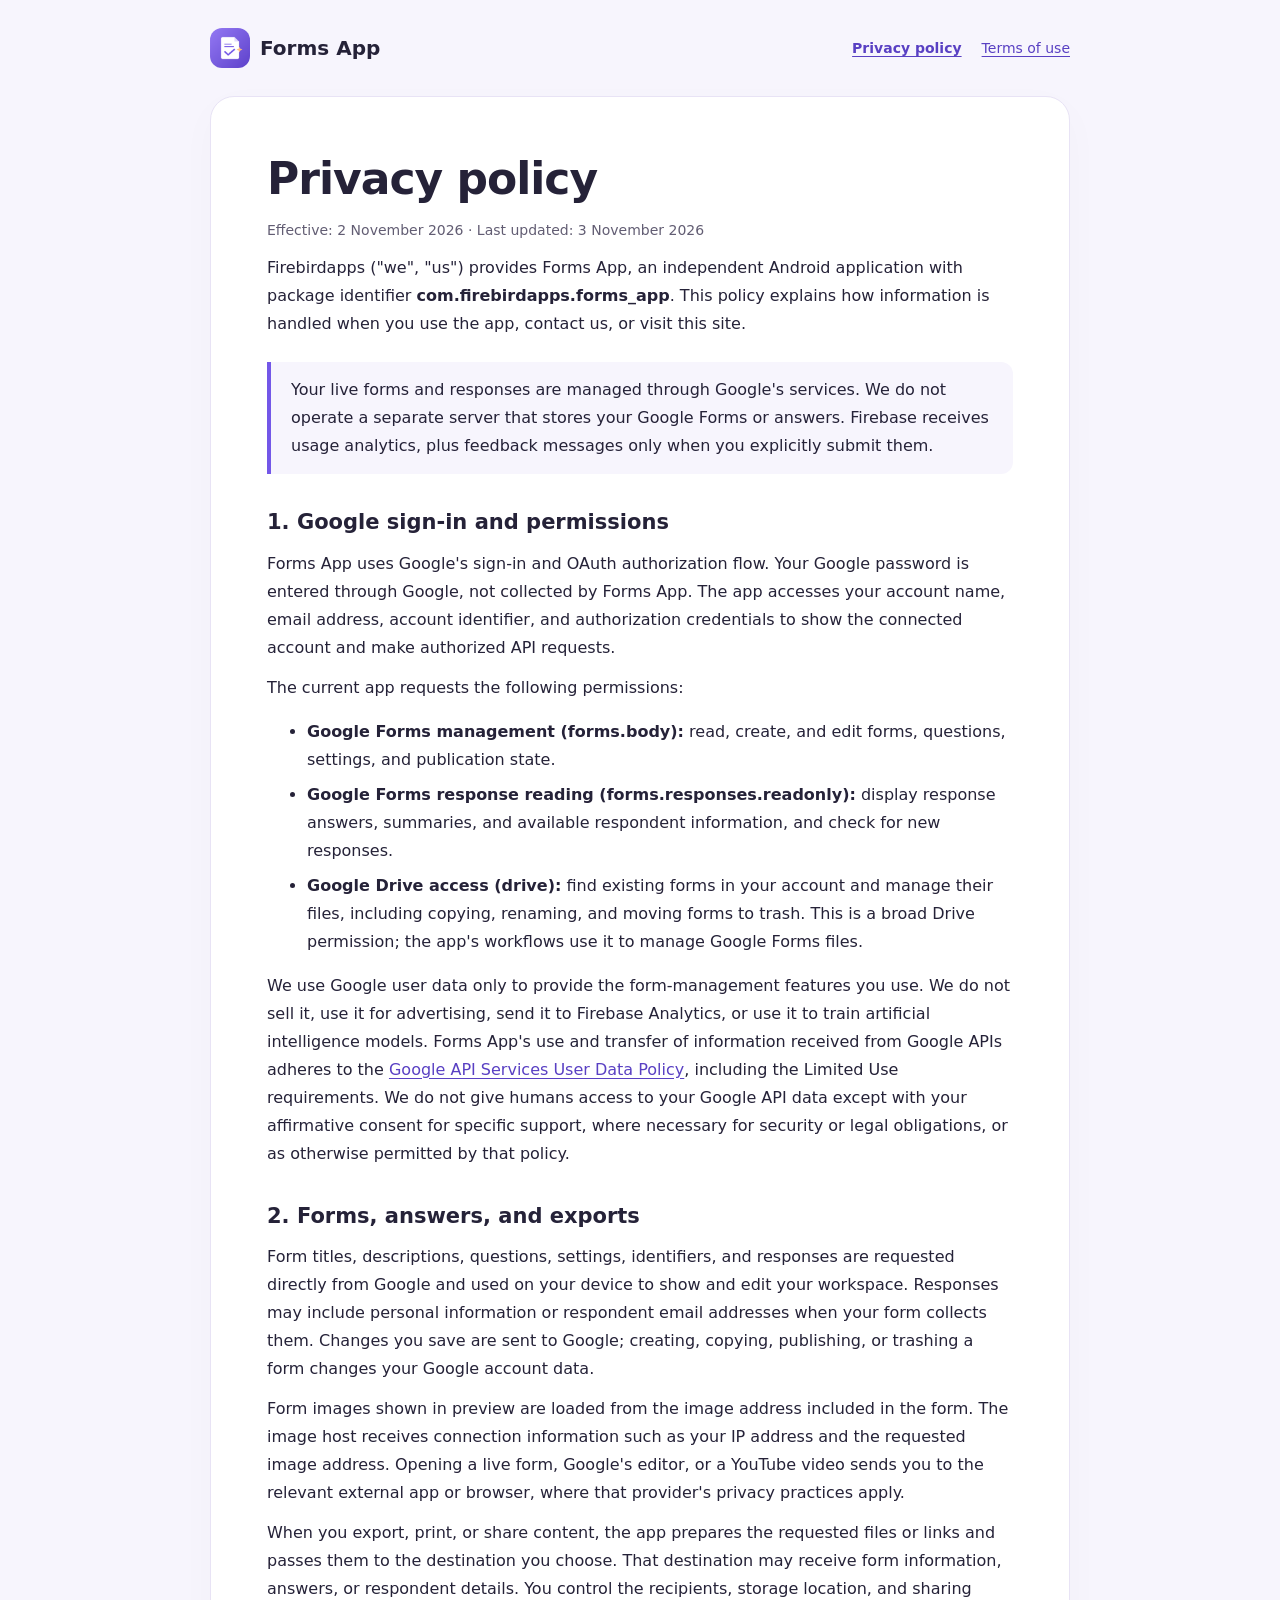
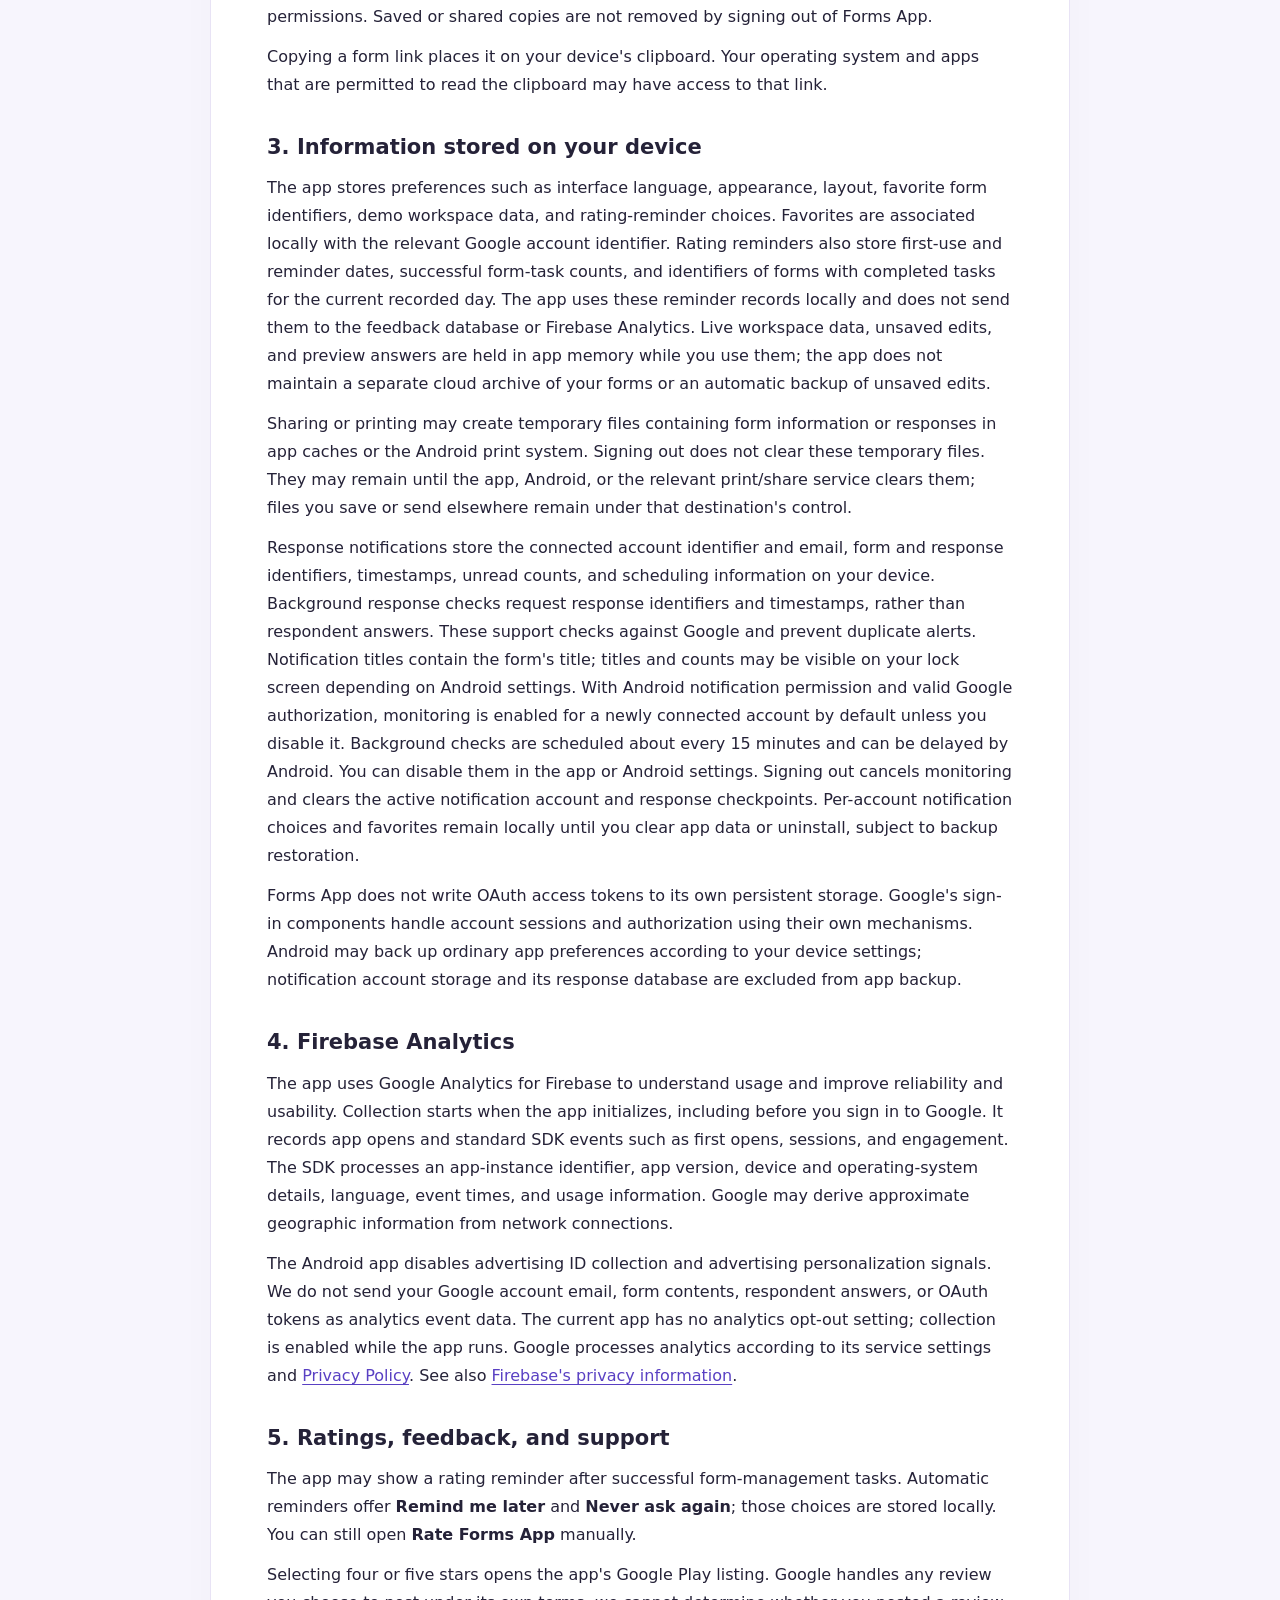
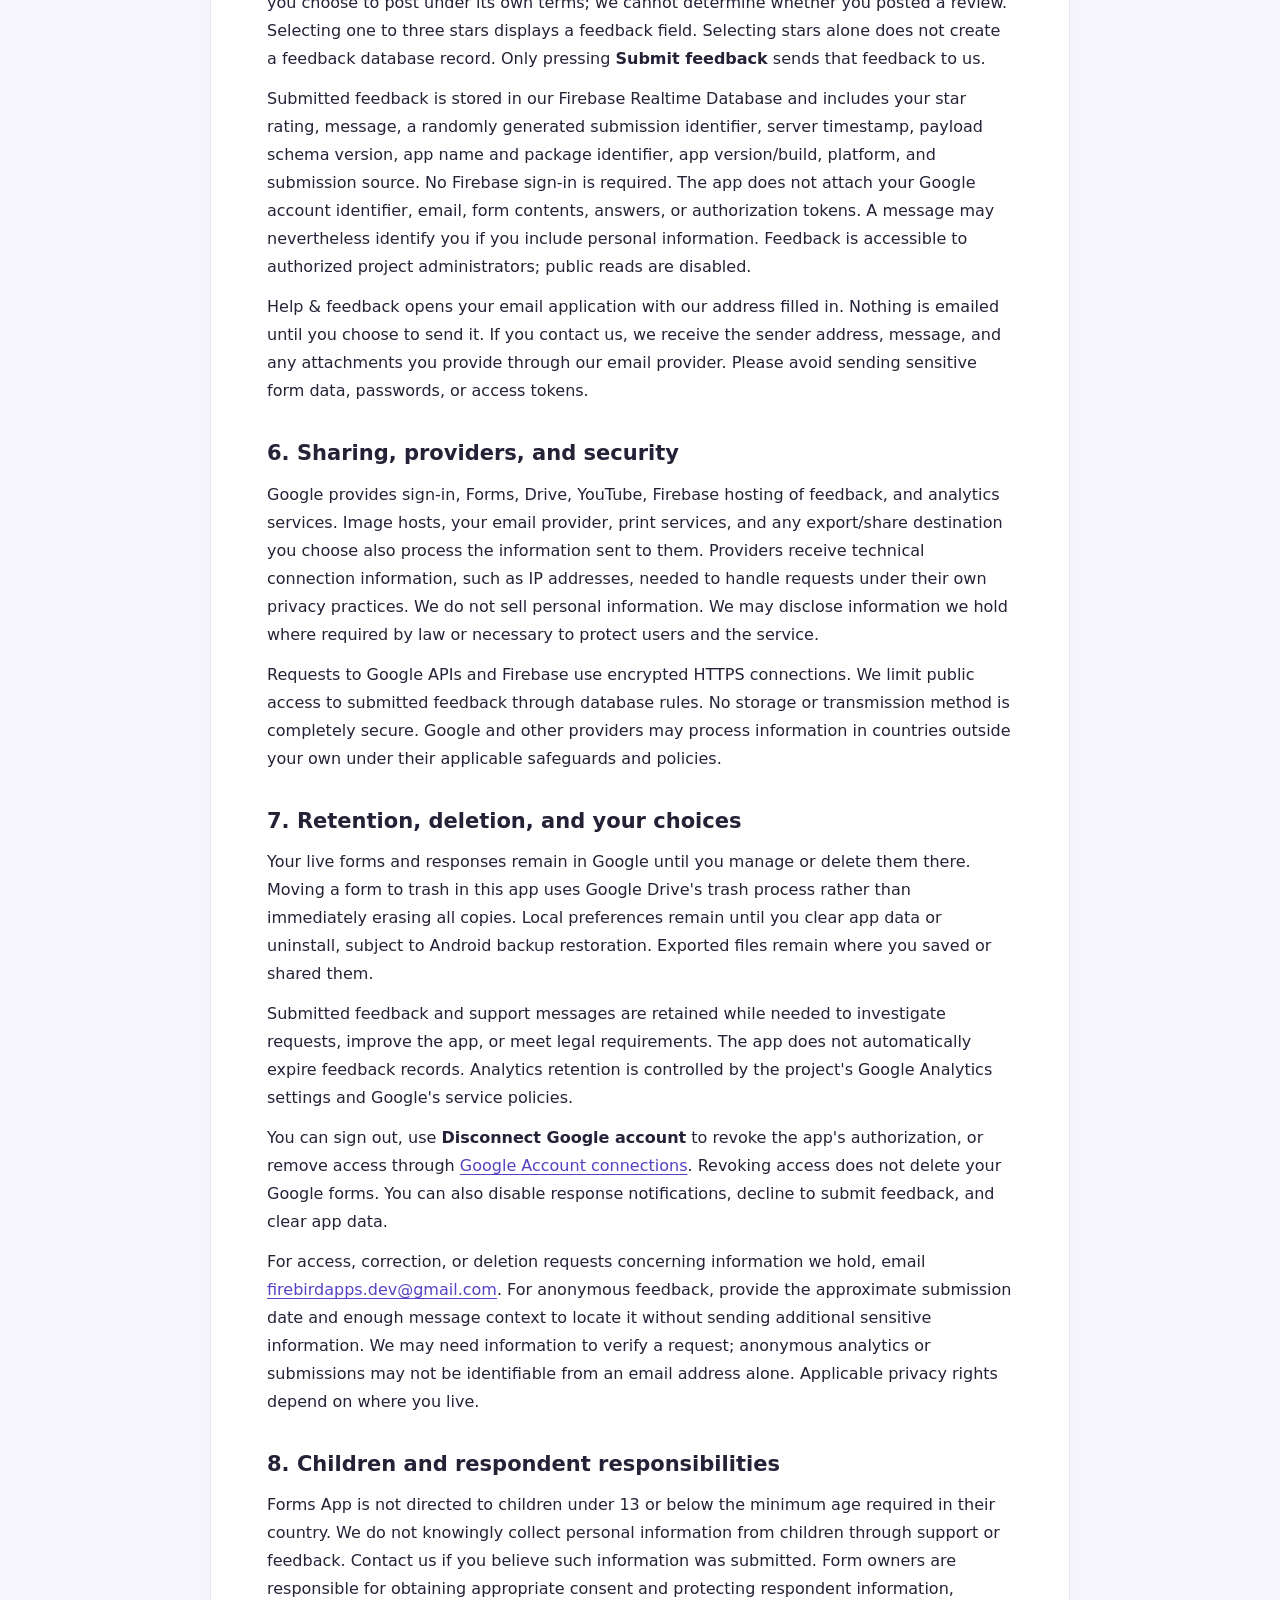
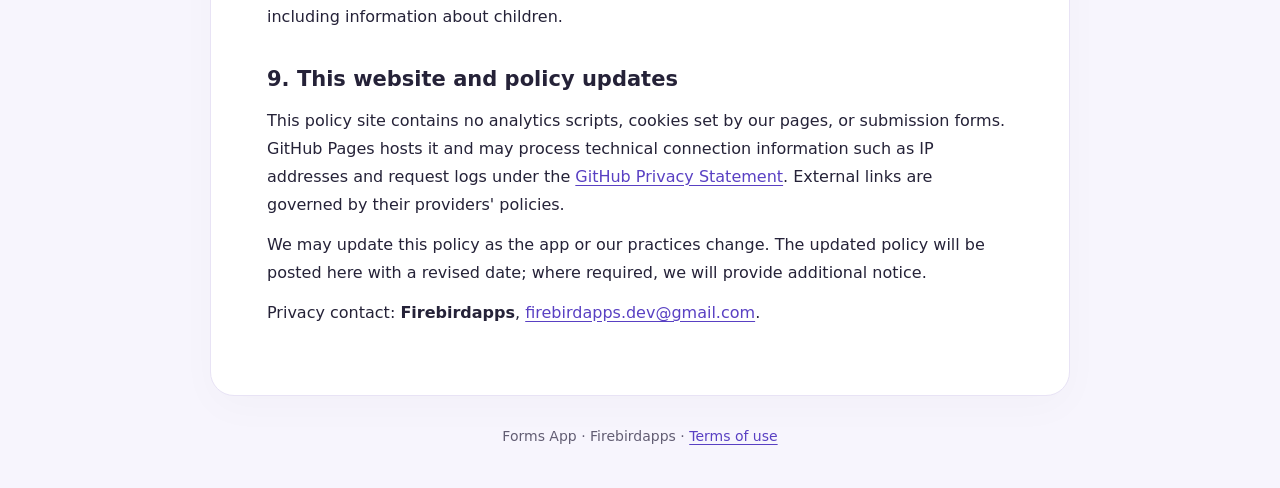
==== commit 83b65f22: "Add files via upload" ====
--- a/privacy-policy.html
+++ b/privacy-policy.html
@@ -13,7 +13,7 @@
   <a class="skip" href="#main">Skip to content</a>
   <header>
     <a class="brand" href="index.html"><img class="brand-icon" src="assets/app-icon.png" width="40" height="40" alt="">Forms App</a>
-    <nav aria-label="Main navigation"><a href="privacy-policy.html" aria-current="page">Privacy policy</a><a href="terms-of-use.html">Terms of use</a><a href="data-deletion.html">Delete data</a></nav>
+    <nav aria-label="Main navigation"><a href="privacy-policy.html" aria-current="page">Privacy policy</a><a href="terms-of-use.html">Terms of use</a></nav>
   </header>
   <main id="main">
     <h1>Privacy policy</h1>
@@ -58,7 +58,6 @@
     <p>Requests to Google APIs and Firebase use encrypted HTTPS connections. We limit public access to submitted feedback through database rules. No storage or transmission method is completely secure. Google and other providers may process information in countries outside your own under their applicable safeguards and policies.</p>
 
     <h2 id="data-deletion">7. Retention, deletion, and your choices</h2>
-    <div class="summary"><a href="data-deletion.html"><strong>Request deletion of feedback or support data</strong></a>. See the request steps, the records covered, and retention information on our dedicated data-deletion page.</div>
     <p>Your live forms and responses remain in Google until you manage or delete them there. Moving a form to trash in this app uses Google Drive's trash process rather than immediately erasing all copies. Local preferences remain until you clear app data or uninstall, subject to Android backup restoration. Exported files remain where you saved or shared them.</p>
     <p>Submitted feedback and support messages are retained while needed to investigate requests, improve the app, or meet legal requirements. The app does not automatically expire feedback records. Analytics retention is controlled by the project's Google Analytics settings and Google's service policies.</p>
     <p>You can sign out, use <strong>Disconnect Google account</strong> to revoke the app's authorization, or remove access through <a href="https://myaccount.google.com/connections">Google Account connections</a>. Revoking access does not delete your Google forms. You can also disable response notifications, decline to submit feedback, and clear app data.</p>
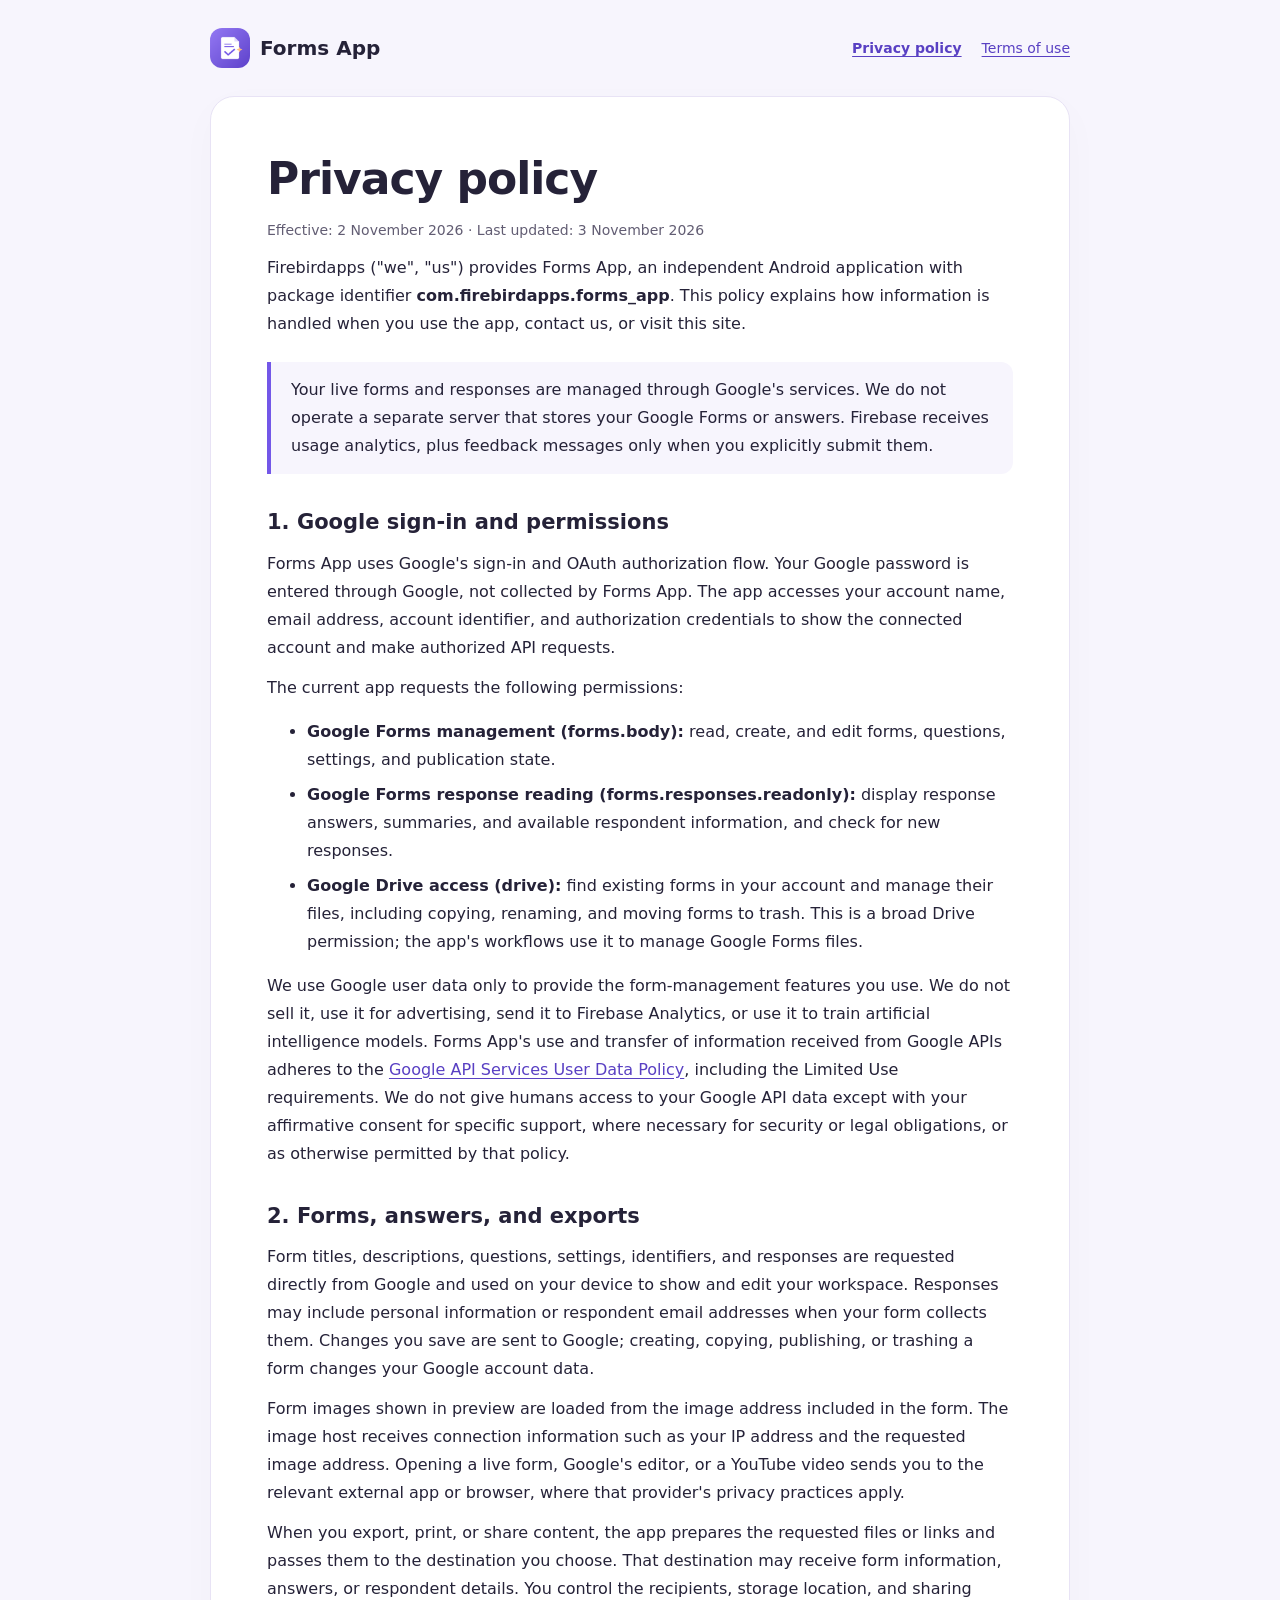
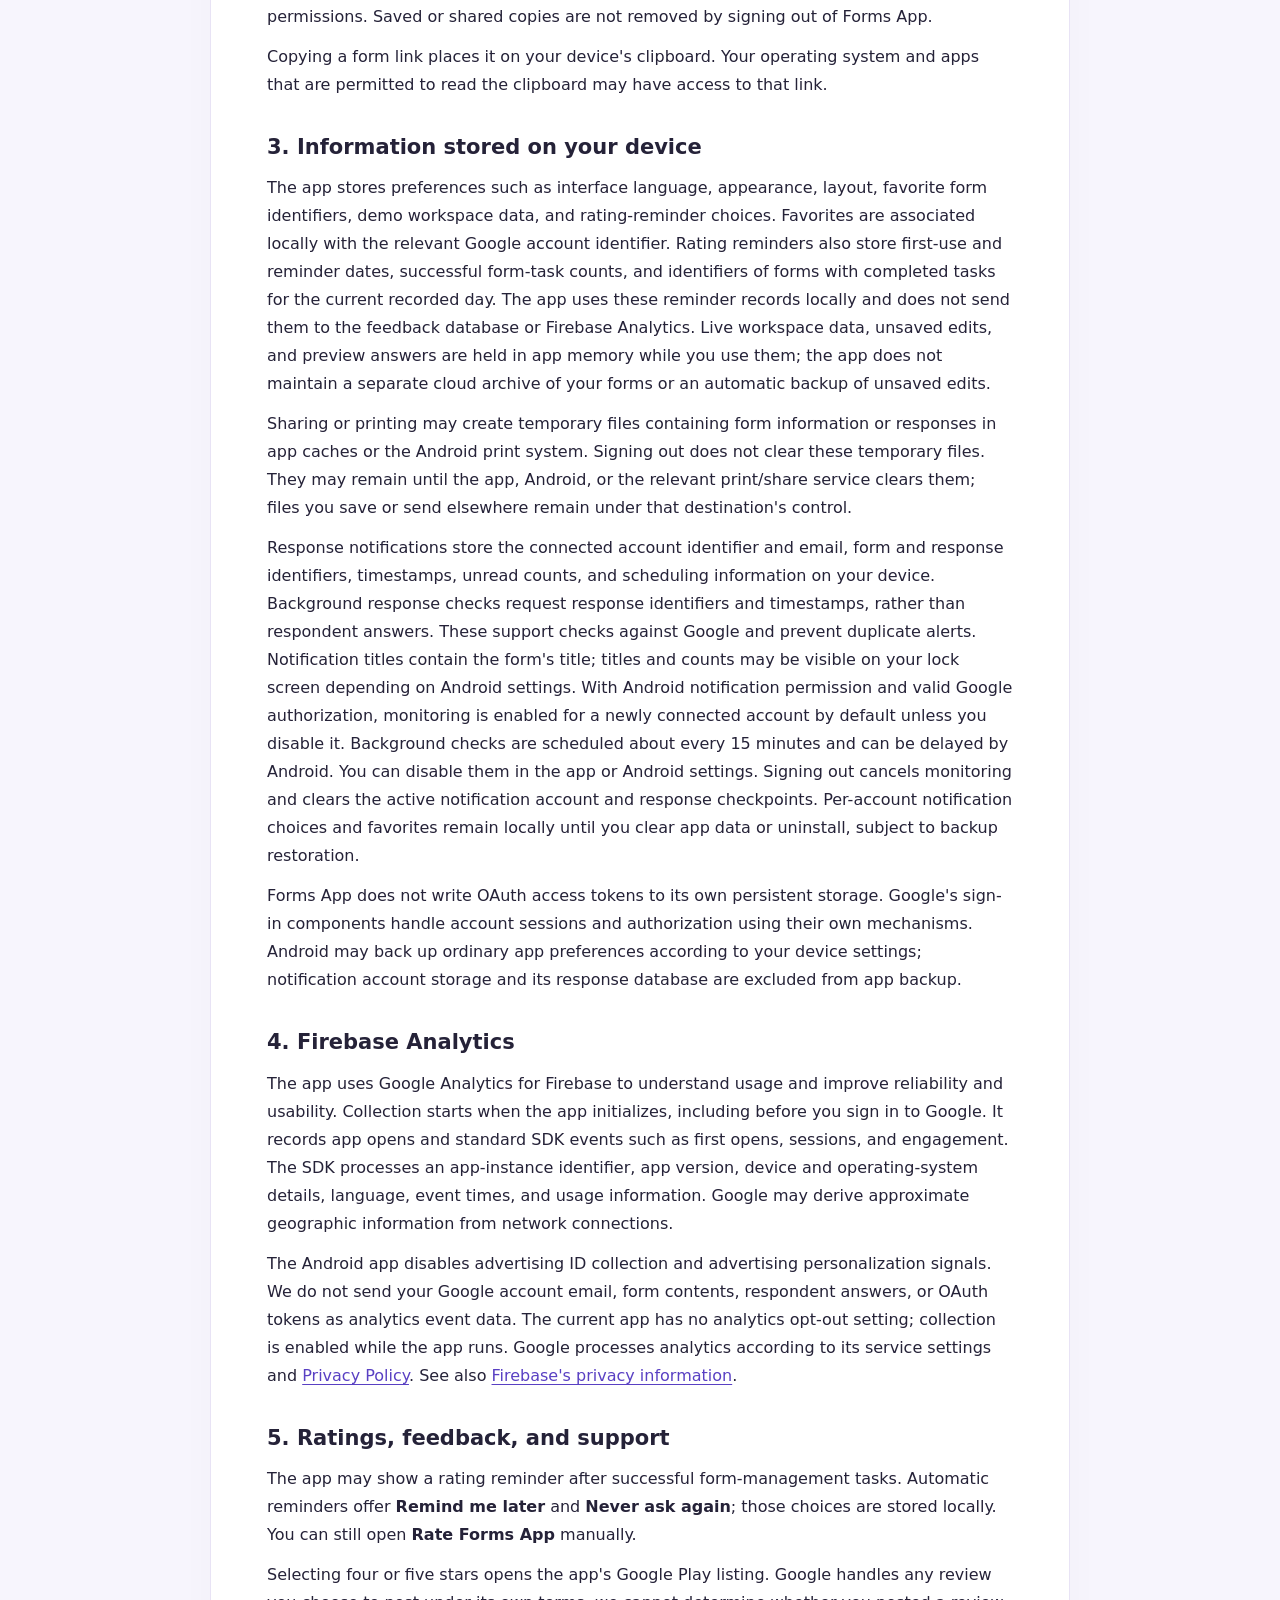
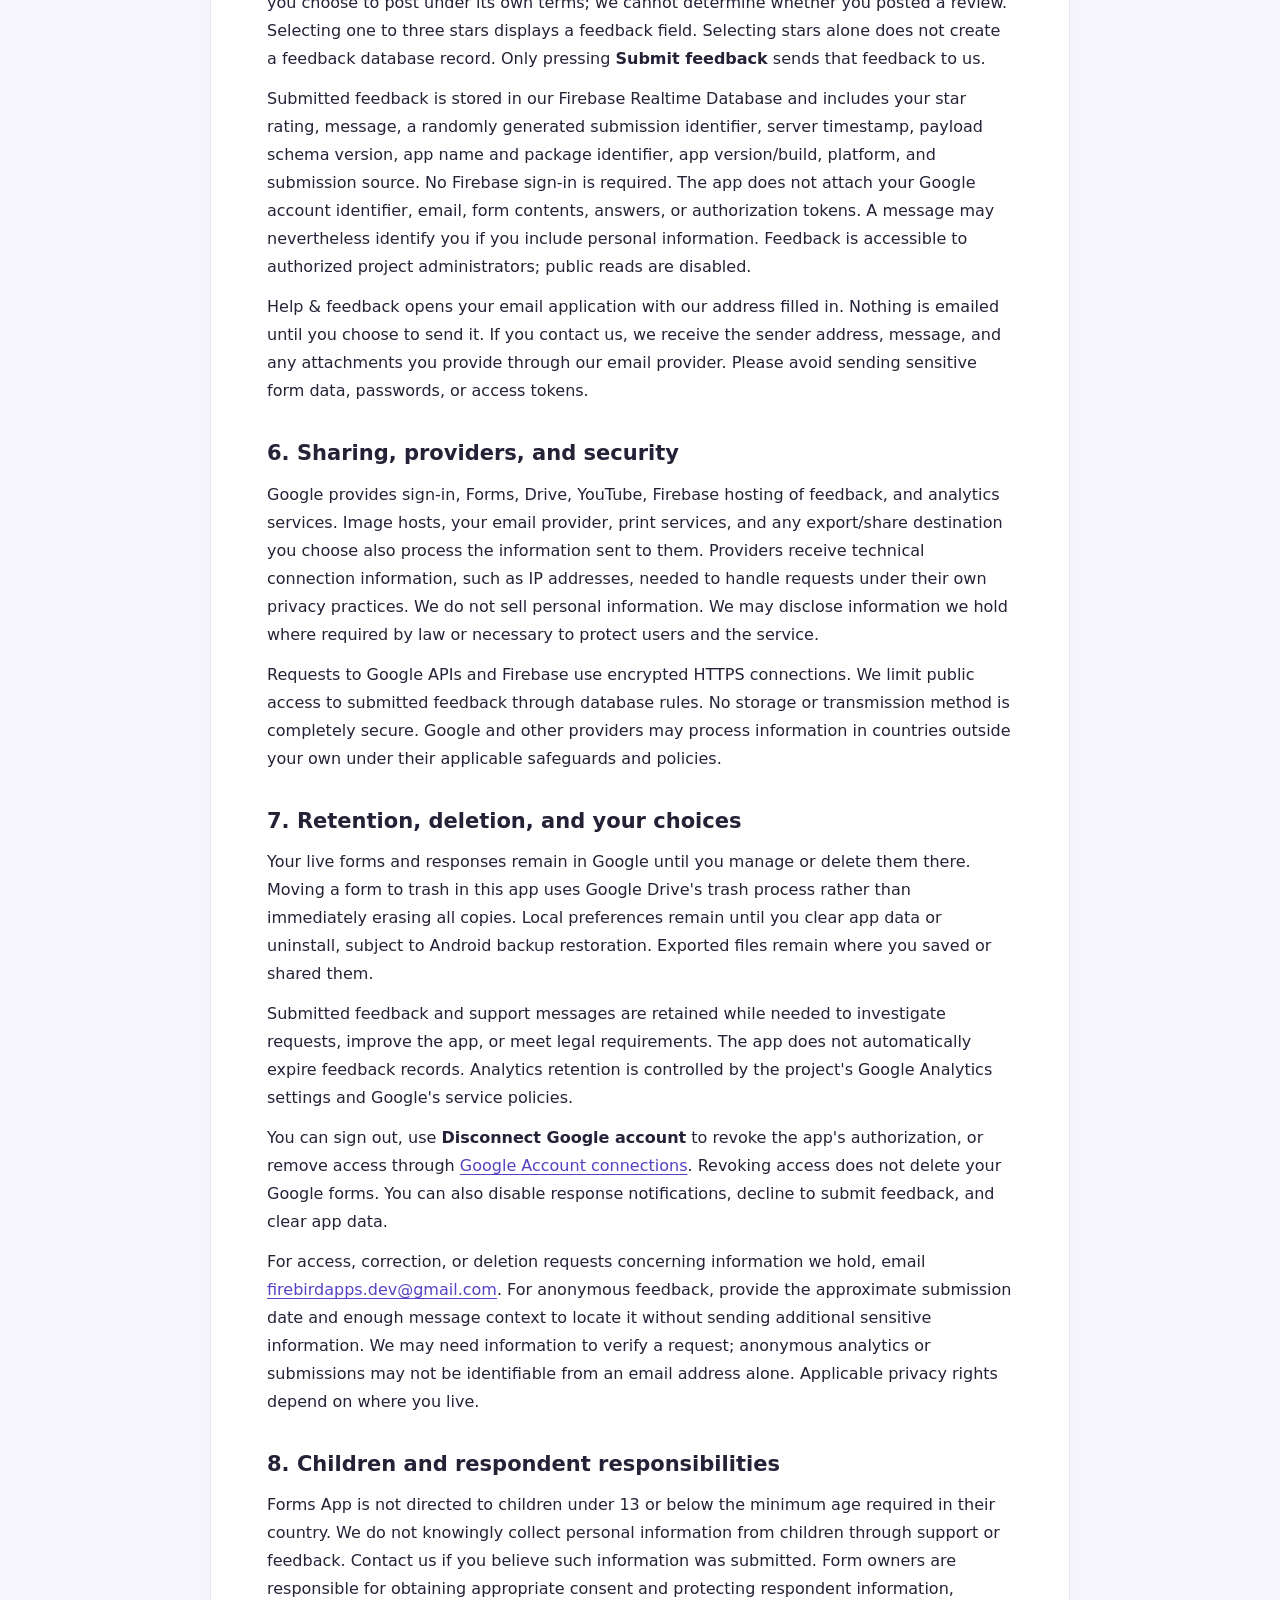
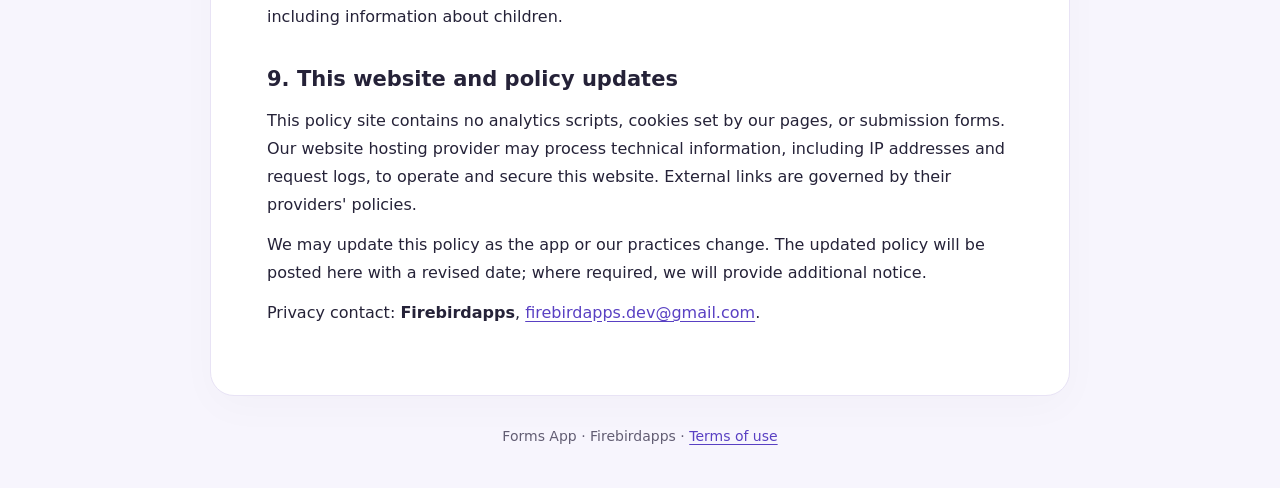
==== commit cf13a9e6: "Add files via upload" ====
--- a/privacy-policy.html
+++ b/privacy-policy.html
@@ -67,7 +67,7 @@
     <p>Forms App is not directed to children under 13 or below the minimum age required in their country. We do not knowingly collect personal information from children through support or feedback. Contact us if you believe such information was submitted. Form owners are responsible for obtaining appropriate consent and protecting respondent information, including information about children.</p>
 
     <h2>9. This website and policy updates</h2>
-    <p>This policy site contains no analytics scripts, cookies set by our pages, or submission forms. GitHub Pages hosts it and may process technical connection information such as IP addresses and request logs under the <a href="https://docs.github.com/en/site-policy/privacy-policies/github-general-privacy-statement">GitHub Privacy Statement</a>. External links are governed by their providers' policies.</p>
+    <p>This policy site contains no analytics scripts, cookies set by our pages, or submission forms. Our website hosting provider may process technical information, including IP addresses and request logs, to operate and secure this website. External links are governed by their providers' policies.</p>
     <p>We may update this policy as the app or our practices change. The updated policy will be posted here with a revised date; where required, we will provide additional notice.</p>
     <p>Privacy contact: <strong>Firebirdapps</strong>, <a href="mailto:firebirdapps.dev@gmail.com">firebirdapps.dev@gmail.com</a>.</p>
   </main>
